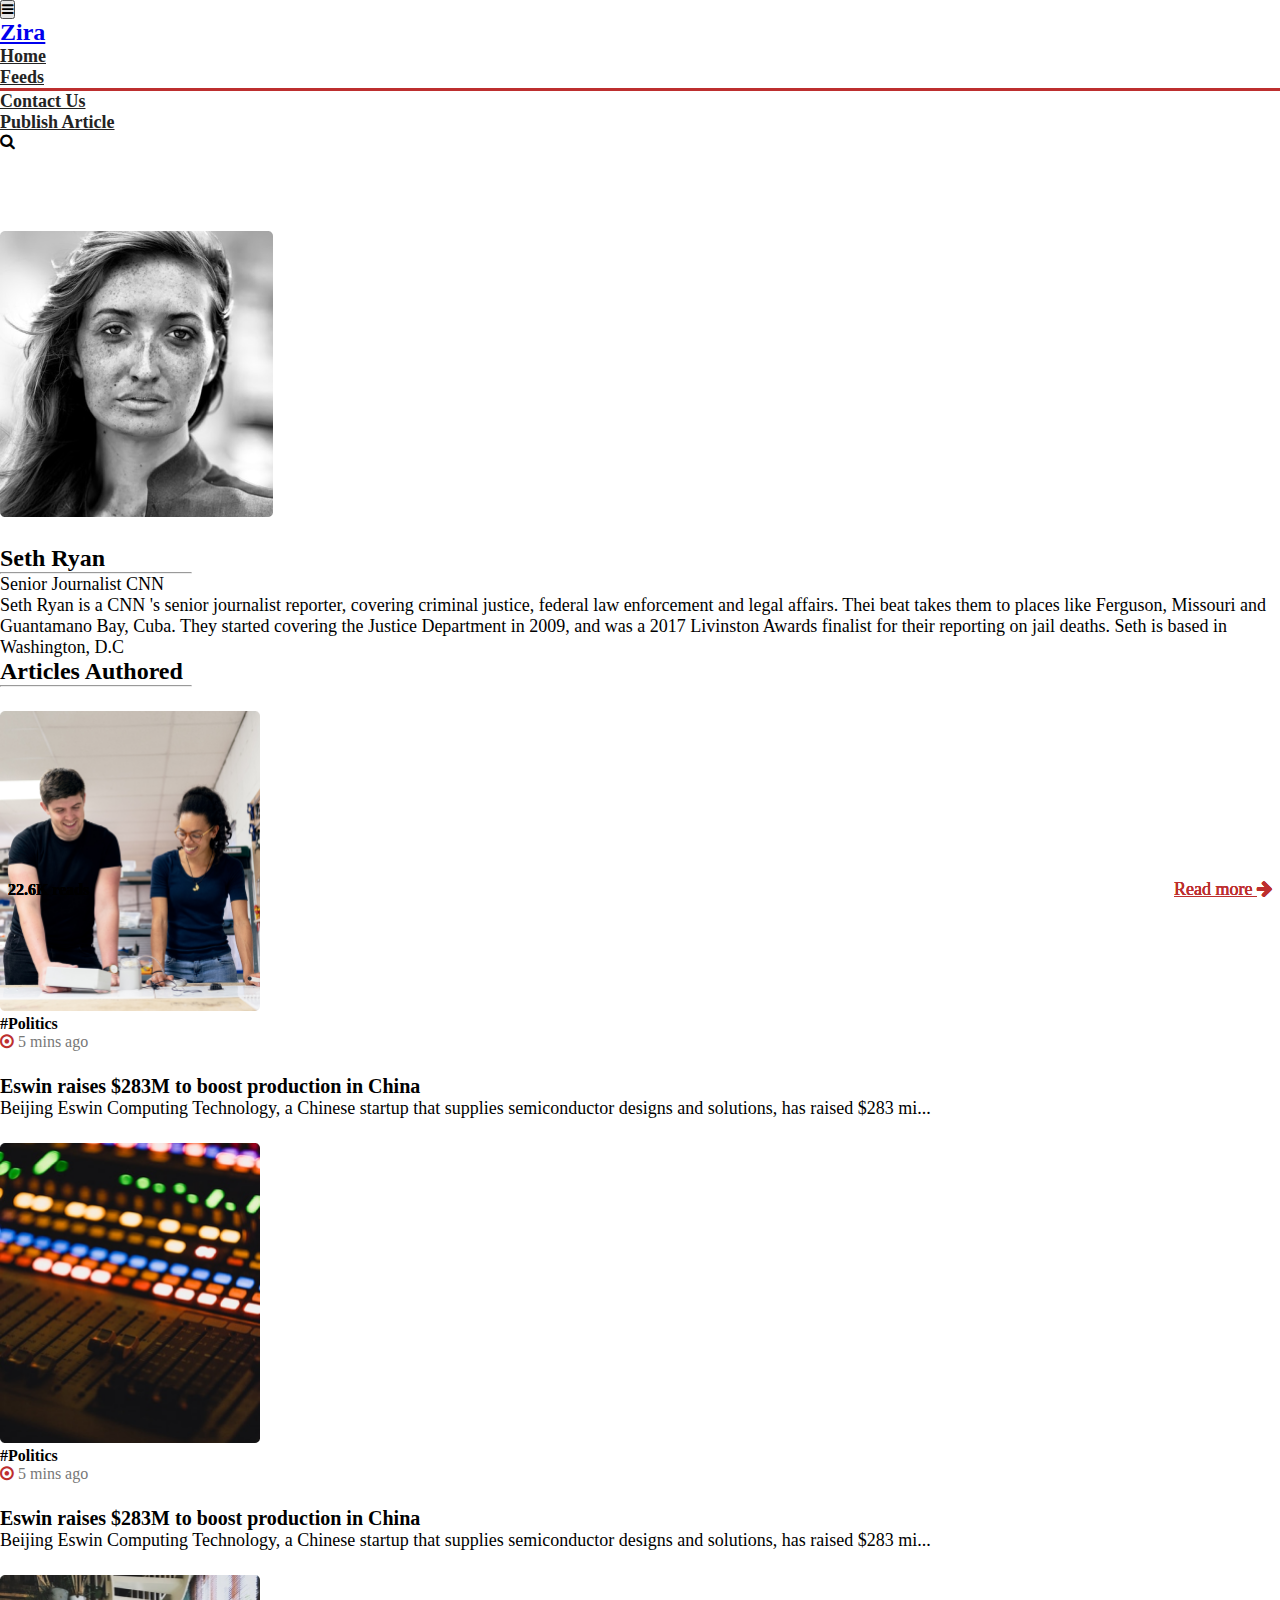
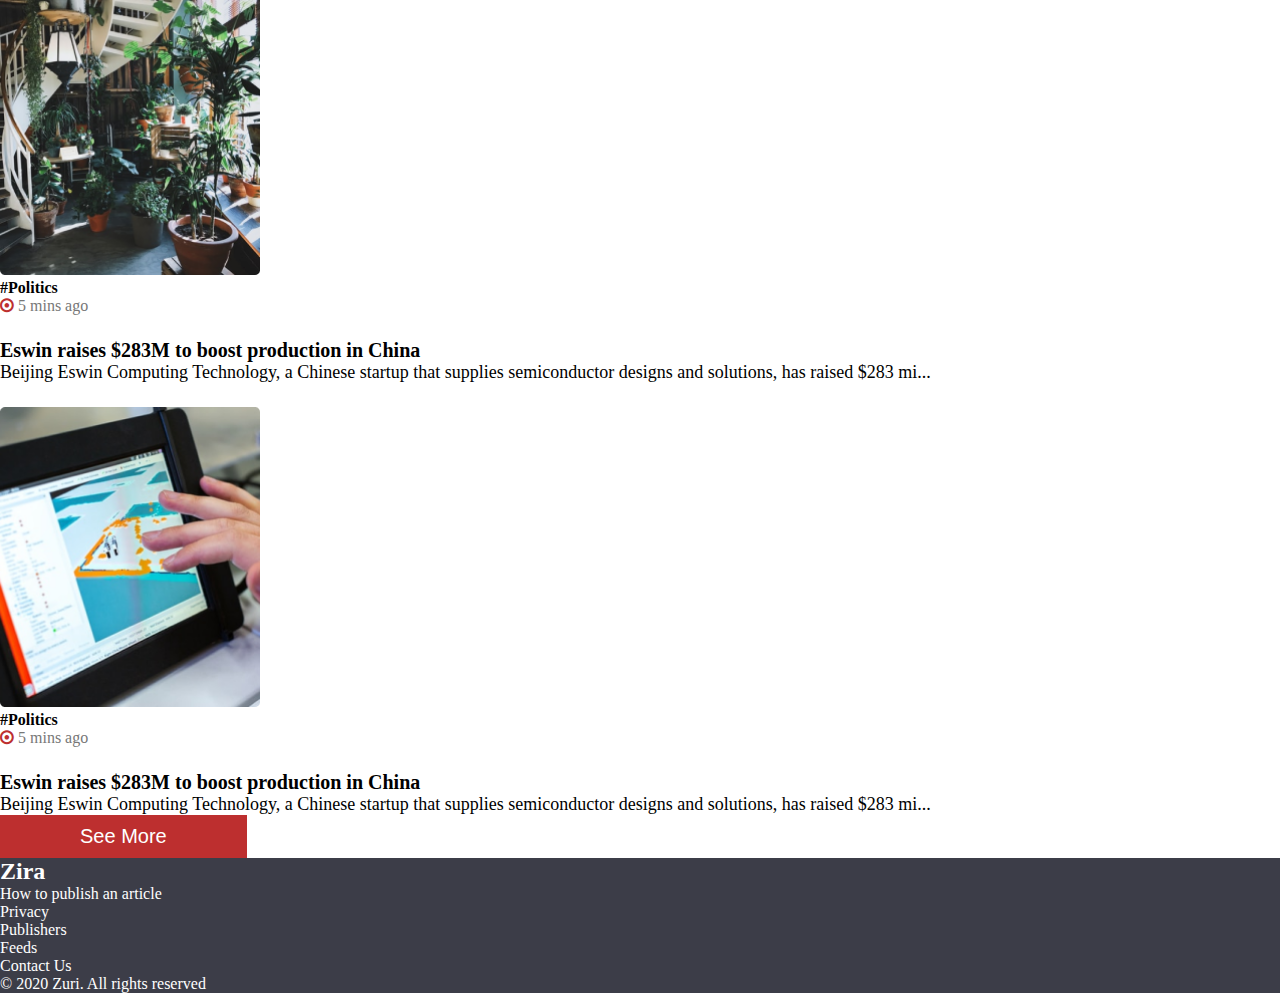
==== profile.html @ 22025b30 "chore: adjusted margins across the page" ====
<!DOCTYPE html>
<html lang="en">
<head>
    <meta charset="UTF-8">
    <meta name="viewport" content="width=device-width, initial-scale=1.0">
    <title>Zuri | Profile</title>
    <!-- Font -->
    <link href="https://fonts.googleapis.com/css2?family=Playfair+Display:wght@400;500;600;700;800;900&display=swap" rel="stylesheet">
    <!-- Font Awesome -->
    <link rel="stylesheet" href="https://cdnjs.cloudflare.com/ajax/libs/font-awesome/4.7.0/css/font-awesome.min.css">
    <!-- Bootstrap -->
    <link rel="stylesheet" href="https://stackpath.bootstrapcdn.com/bootstrap/4.5.0/css/bootstrap.min.css" integrity="sha384-9aIt2nRpC12Uk9gS9baDl411NQApFmC26EwAOH8WgZl5MYYxFfc+NcPb1dKGj7Sk" crossorigin="anonymous">
    <!-- Custom Styles -->
    <link rel="stylesheet" href="./css/profile.css" >
</head>
<body>
    <header class="header-section">
        <nav class="navbar fixed-top navbar-expand-lg navbar-light bg-white p-0">
            <div class="container">
                <button class="navbar-toggler ml-3 border-0" type="button" data-toggle="collapse" data-target="#navbarSupportedContent" aria-controls="navbarSupportedContent" aria-expanded="false" aria-label="Toggle navigation">
                    <i class="fa fa-reorder text-dark"></i>
                </button>

                <a class="navbar-brand" href="#"><h2>Zira</h2></a>

                <div class="collapse navbar-collapse" id="navbarSupportedContent">
                    <ul class="navbar-nav mx-auto">
                        <li class="nav-item mx-2 py-2">
                            <a class="nav-link" href="home.html">Home</a>
                        </li>
                        <li class="nav-item mx-2 py-2 active-link">
                            <a class="nav-link" href="feeds.html">Feeds</a>
                        </li>
                        <li class="nav-item mx-2 py-2">
                            <a class="nav-link" href="contact.html">Contact Us</a>
                        </li>
                        <li class="nav-item mx-2 py-2">
                            <a class="nav-link" href="publish.html">Publish Article</a>
                        </li>
                    </ul>
                </div>
                <i class="fa fa-search text-dark mx-3" aria-hidden="true"></i>
            </div>
        </nav>
    </header>
    <section class="journalist-section">
        <div class="container">
            <div class="row mb-5">
                <div class="col-md-3 col-lg-3">
                    <img class="d-block mx-auto" src="./images/avatar.png" alt="avatar" >
                </div>
                <div class="col-md-9 col-lg-6">
                    <h2 class="my-0">Seth Ryan</h2>
                    <hr />
                    <p>Senior Journalist CNN</p>
                    <p>Seth Ryan is a CNN 's senior journalist reporter, covering criminal justice, federal law enforcement and legal affairs. Thei beat takes them to places like Ferguson, Missouri and Guantamano Bay, Cuba. They started covering the Justice Department in 2009, and was a 2017 Livinston Awards finalist for their reporting on jail deaths. Seth is based in Washington, D.C</p>
                </div>
            </div>
        </div>
    </section>
    <section class="articles-section mt-5">
        <div class="container">
            <h2 class="my-0">Articles Authored</h2>
            <hr />
            <div class="row mb-3">
                <article class="col-md-12 col-lg-6">
                    <div class="row">
                        <div class="col-md-6">
                            <img class="d-block mx-auto shadow rounded" src="./images/article_image_1.png" alt="">
                            <div class="d-flex align-items-center justify-content-between mt-2">
                                <p class="post-tag_label">#Politics</p>
                                <p class="text-theme-grey"><i class="fa fa-dot-circle-o text-theme-red" aria-hidden="true"></i> 5 mins ago</p>
                            </div>
                        </div>
                        <div class="col-md-6 post">
                            <h5>Eswin raises $283M to boost production in China</h5>
                            <p class="mb-5">Beijing Eswin Computing Technology, a Chinese startup that supplies semiconductor designs and solutions, has raised $283 mi...</p>
                            <div class="d-flex align-items-center justify-content-between post-tag_right mt-2">
                                <p class="post-tag_label">22.6K reads</p>
                                <p><a href="#" class="text-theme-red">Read more <i class="fa fa-arrow-right" aria-hidden="true"></i></a></p>
                            </div>
                        </div>
                    </div>
                </article>
                <article class="col-md-12 col-lg-6">
                    <div class="row">
                        <div class="col-md-6">
                            <img class="d-block mx-auto shadow rounded" src="./images/article_image_2.png" alt="">
                            <div class="d-flex align-items-center justify-content-between mt-2">
                                <p class="post-tag_label">#Politics</p>
                                <p class="text-theme-grey"><i class="fa fa-dot-circle-o text-theme-red" aria-hidden="true"></i> 5 mins ago</p>
                            </div>
                        </div>
                        <div class="col-md-6 post">
                            <h5>Eswin raises $283M to boost production in China</h5>
                            <p class="mb-5">Beijing Eswin Computing Technology, a Chinese startup that supplies semiconductor designs and solutions, has raised $283 mi...</p>
                            <div class="d-flex align-items-center justify-content-between post-tag_right mt-2">
                                <p class="post-tag_label">22.6K reads</p>
                                <p><a href="#" class="text-theme-red">Read more <i class="fa fa-arrow-right" aria-hidden="true"></i></a></p>
                            </div>
                        </div>
                    </div>
                </article>
                <article class="col-md-12 col-lg-6">
                    <div class="row">
                        <div class="col-md-6">
                            <img class="d-block mx-auto shadow rounded" src="./images/article_image_3.png" alt="">
                            <div class="d-flex align-items-center justify-content-between mt-2">
                                <p class="post-tag_label">#Politics</p>
                                <p class="text-theme-grey"><i class="fa fa-dot-circle-o text-theme-red" aria-hidden="true"></i> 5 mins ago</p>
                            </div>
                        </div>
                        <div class="col-md-6 post">
                            <h5>Eswin raises $283M to boost production in China</h5>
                            <p class="mb-5">Beijing Eswin Computing Technology, a Chinese startup that supplies semiconductor designs and solutions, has raised $283 mi...</p>
                            <div class="d-flex align-items-center justify-content-between post-tag_right mt-2">
                                <p class="post-tag_label">22.6K reads</p>
                                <p><a href="#" class="text-theme-red">Read more <i class="fa fa-arrow-right" aria-hidden="true"></i></a></p>
                            </div>
                        </div>
                    </div>
                </article>
                <article class="col-md-12 col-lg-6">
                    <div class="row">
                        <div class="col-md-6">
                            <img class="d-block mx-auto shadow rounded" src="./images/article_image_4.png" alt="">
                            <div class="d-flex align-items-center justify-content-between mt-2">
                                <p class="post-tag_label">#Politics</p>
                                <p class="text-theme-grey"><i class="fa fa-dot-circle-o text-theme-red" aria-hidden="true"></i> 5 mins ago</p>
                            </div>
                        </div>
                        <div class="col-md-6 post">
                            <h5>Eswin raises $283M to boost production in China</h5>
                            <p class="mb-5">Beijing Eswin Computing Technology, a Chinese startup that supplies semiconductor designs and solutions, has raised $283 mi...</p>
                            <div class="d-flex align-items-center justify-content-between post-tag_right mt-2">
                                <p class="post-tag_label">22.6K reads</p>
                                <p><a href="#" class="text-theme-red">Read more <i class="fa fa-arrow-right" aria-hidden="true"></i></a></p>
                            </div>
                        </div>
                    </div>
                </article>
            </div>
            <div class="d-flex align-items-center justify-content-center mb-3">
                <button class="btn btn-custom">See More</button>
            </div>
        </div>
    </section>
    <!-- Footer Section -->
    <footer class="footer-section mt-5 p-5">
        <div class="container">
            <div class="d-flex flex-column align-items-center just">
                <h2 class="mb-5">Zira</h2>
                <ul class="d-flex flex-wrap align-items-center justify-content-center mb-5">
                    <li class="mx-2">
                        <a href="#" class="">How to publish an article</a>
                    </li>
                    <li class="mx-2">
                        <a href="#" class="">Privacy</a>
                    </li>
                    <li class="mx-2">
                        <a href="#" class="">Publishers</a>
                    </li>
                    <li class="mx-2">
                        <a href="#" class="">Feeds</a>
                    </li>
                    <li class="mx-2">
                        <a href="#" class="">Contact Us</a>
                    </li>
                </ul>
                <p class="my-0">&copy; 2020 Zuri. All rights reserved</p>
            </div>
        </div>
    </footer>
    
    <script src="https://code.jquery.com/jquery-3.3.1.slim.min.js" integrity="sha384-q8i/X+965DzO0rT7abK41JStQIAqVgRVzpbzo5smXKp4YfRvH+8abtTE1Pi6jizo" crossorigin="anonymous"></script>
    <script src="https://cdnjs.cloudflare.com/ajax/libs/popper.js/1.14.7/umd/popper.min.js" integrity="sha384-UO2eT0CpHqdSJQ6hJty5KVphtPhzWj9WO1clHTMGa3JDZwrnQq4sF86dIHNDz0W1" crossorigin="anonymous"></script>
    <script src="https://stackpath.bootstrapcdn.com/bootstrap/4.3.1/js/bootstrap.min.js" integrity="sha384-JjSmVgyd0p3pXB1rRibZUAYoIIy6OrQ6VrjIEaFf/nJGzIxFDsf4x0xIM+B07jRM" crossorigin="anonymous"></script>
</body>
</html>
---- css/profile.css ----
* {
    margin: 0;
    padding: 0;
    box-sizing: border-box;
}

:root {
    --theme-red: #BD2F2F;
    --theme-grey: #777777;
    --theme-dark: #232323;
}

::selection {
    background: var(--theme-red);
    color: #fff;
}

::-moz-selection {
    background: var(--theme-red);
    color: #fff;
}

.text-theme-red {
    color: var(--theme-red);
}

.text-theme-grey {
    color: var(--theme-grey);
}

.text-theme-dark {
    color: var(--theme-dark);
}

[class*="col-"] {
    margin-top: 1.5rem;
}

/* Header Section Styles */

.navbar-nav li a {
    font-size: 18px;
    font-weight: bold;
    color: var(--theme-dark) !important;
}

.navbar-nav li:hover {
    border-bottom: 3px solid var(--theme-red);
}

.active-link {
    border-bottom: 3px solid var(--theme-red);
}

/* Journalist Section */

.journalist-section {
    margin-top: 5rem;
}

.journalist-section img {
    max-width: 100%;
}

.journalist-section p {
    font-size: 18px;
}

/* Articles Section */

hr {
    width: 15%;
    height: 1px;
    background-color: var(--theme-red);
}

.articles-section img {
    max-width: 100%;
    height: 300px;
}

.articles-section h6 {
    font-size: 18px;
    font-weight: bold;
    padding: 0;
}

.articles-section p {
    font-size: 16px;
    padding: 0;
}

.articles-section a:hover {
    color: var(--theme-red);
    text-decoration: none;
}

.post h5 {
    font-size: 20px;
    font-weight: bold;
}

.post p {
    font-size: 18px;
}

.post-tag_label {
    font-size: 16px !important;
    font-weight: bold;
}

.post-tag_right {
    display: flex;
    align-items: center;
    justify-content: space-between;
    position: absolute;
    bottom: 0;
    left: .5em;
    right: .5em;
}

.btn-custom {
    font-size: 20px;
    padding: 10px 80px;
    color: #ffffff;
    background-color: var(--theme-red);
    border: 0px;
}

.btn-custom:hover {
    background-color: #ffffff;
    color: var(--theme-red);
    border: 1px solid var(--theme-red);
}

/* Footer Section */
.footer-section {
    background: #3C3D48;
    color: #ffffff;
}

.footer-section ul {
    list-style: none;
}

.footer-section a {
    color: #ffffff;
    text-decoration: none;
}

/**************************************************
    * @media queries *
***************************************************/

@media only screen and (max-width: 800px) {
    [class*="col-"] {
        margin-top: .5rem;
    }
}
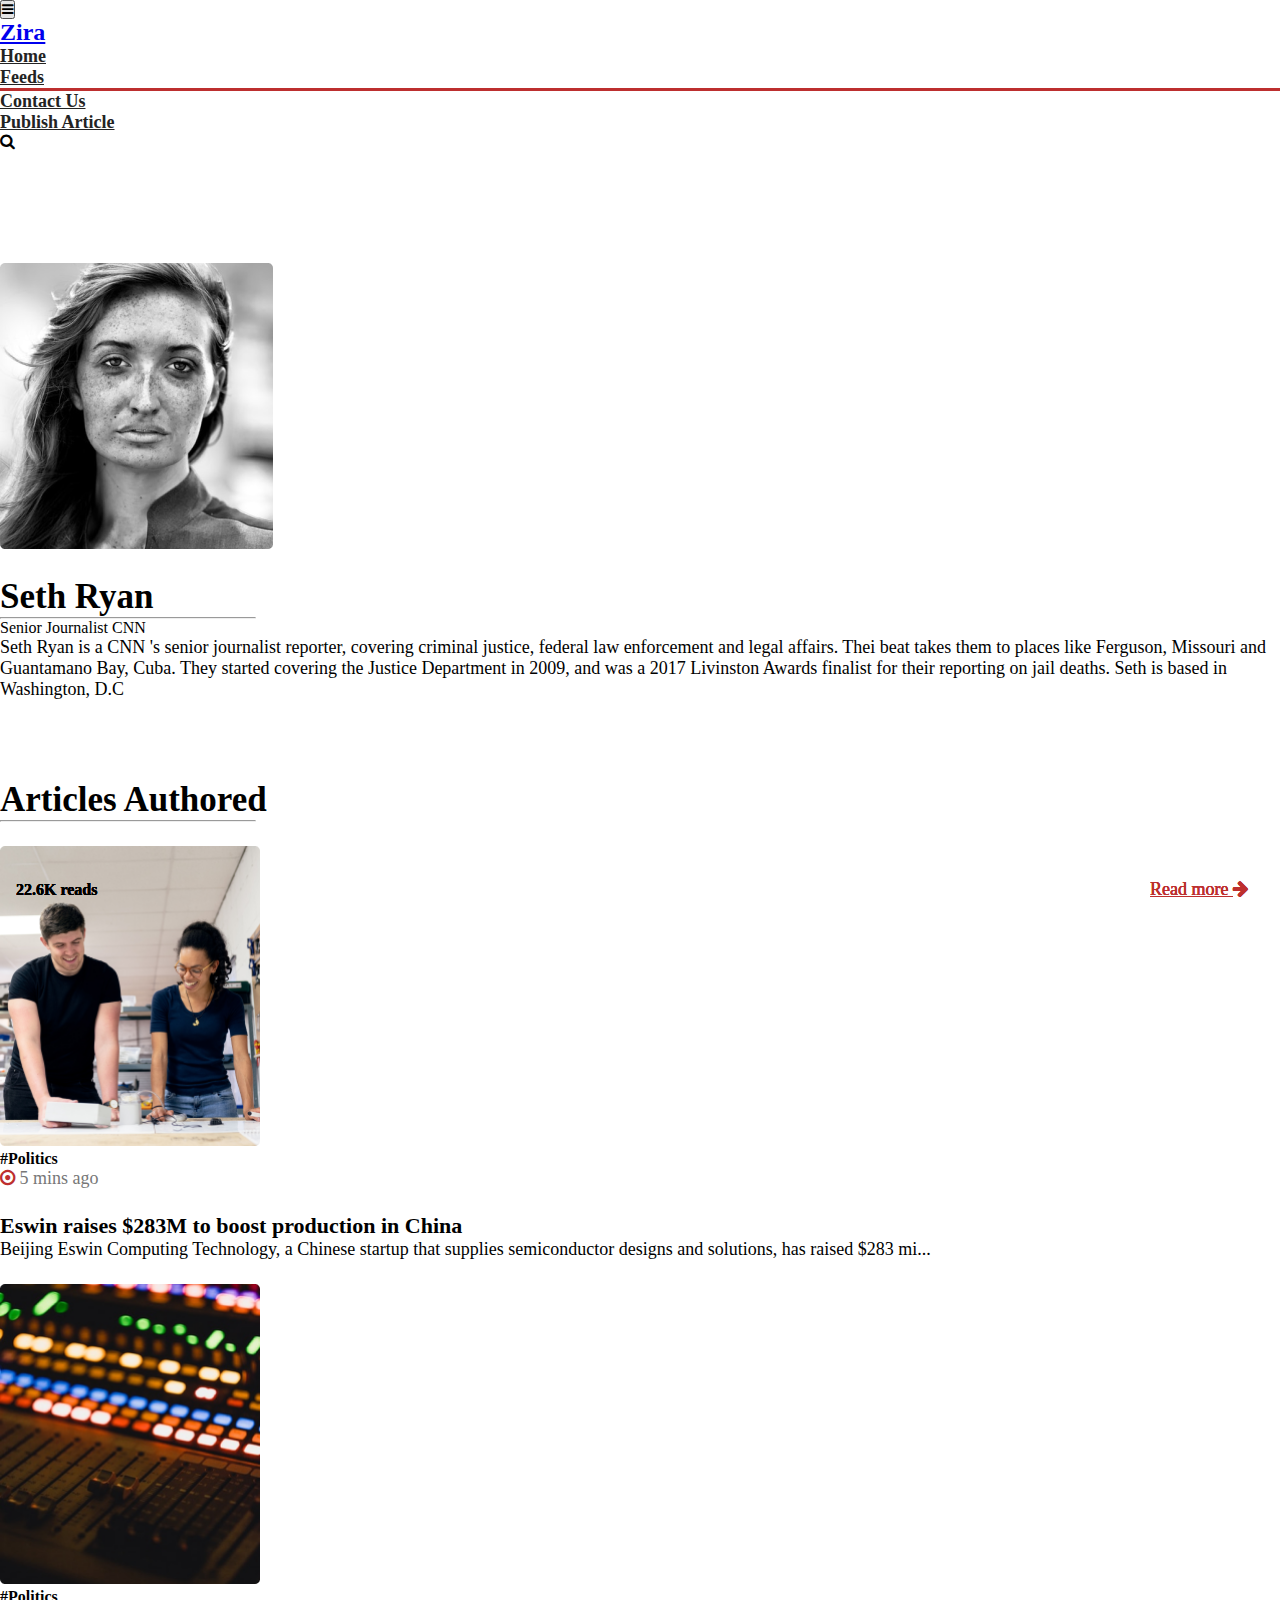
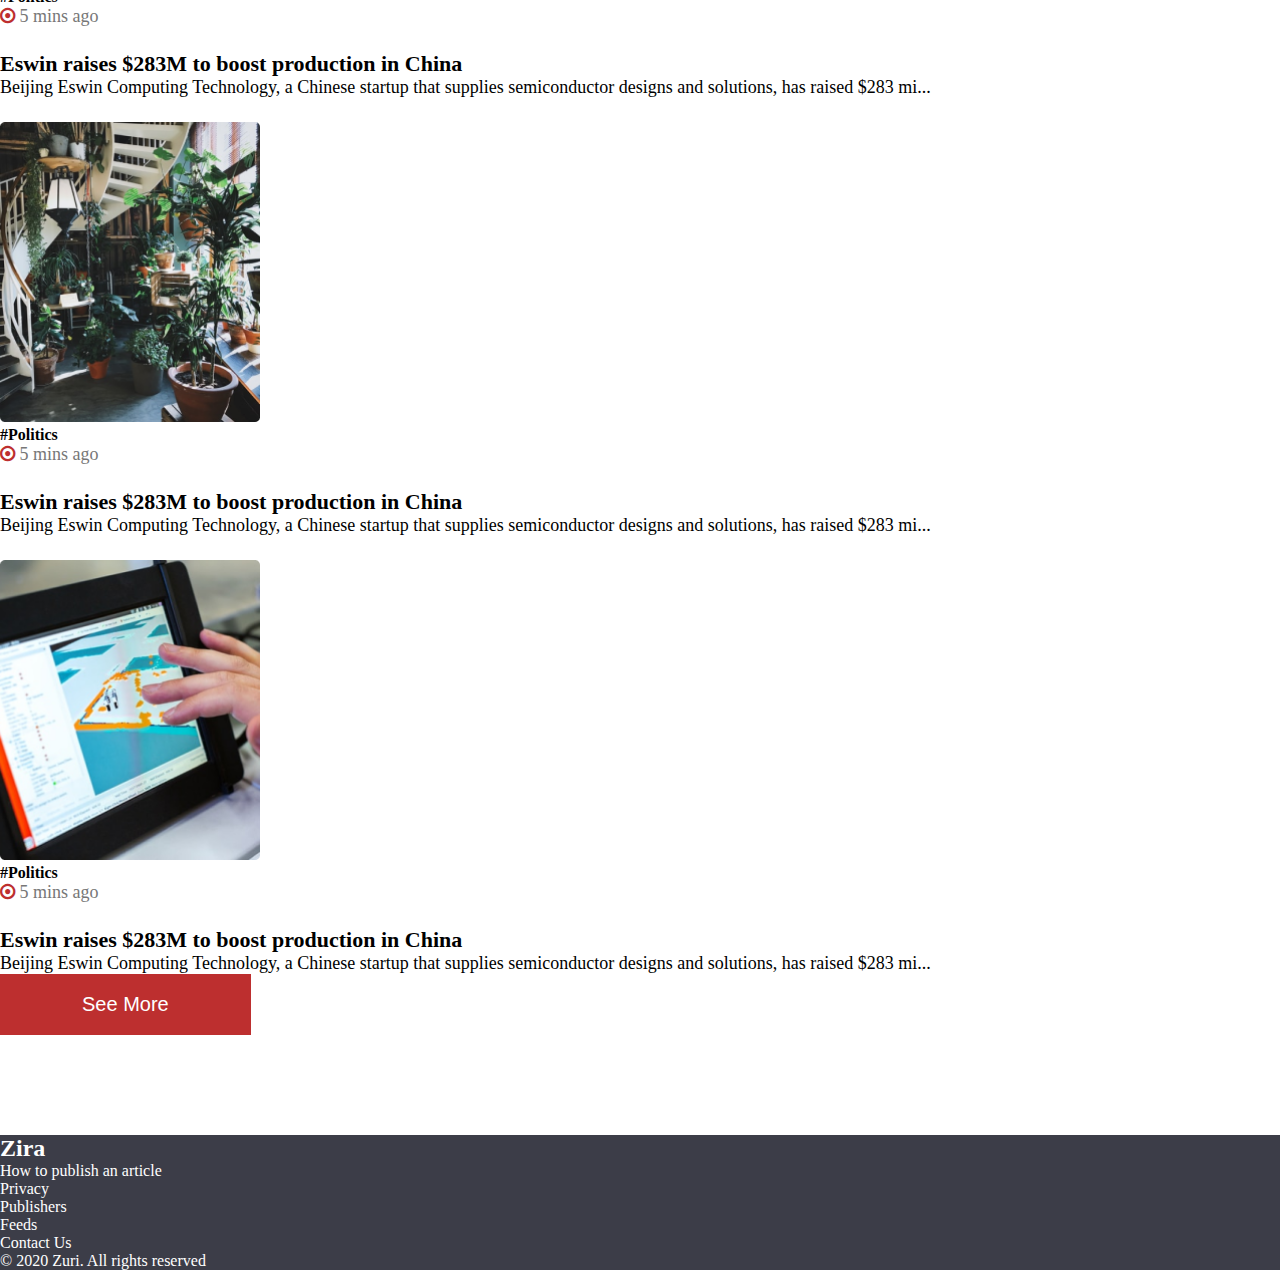
==== commit 5435ad47: "chore: adjusted margins across the page" ====
--- a/profile.html
+++ b/profile.html
@@ -25,16 +25,16 @@
 
                 <div class="collapse navbar-collapse" id="navbarSupportedContent">
                     <ul class="navbar-nav mx-auto">
-                        <li class="nav-item mx-2 py-2">
+                        <li class="nav-item mx-2 py-1">
                             <a class="nav-link" href="home.html">Home</a>
                         </li>
-                        <li class="nav-item mx-2 py-2 active-link">
+                        <li class="nav-item mx-2 py-1 active-link">
                             <a class="nav-link" href="feeds.html">Feeds</a>
                         </li>
-                        <li class="nav-item mx-2 py-2">
+                        <li class="nav-item mx-2 py-1">
                             <a class="nav-link" href="contact.html">Contact Us</a>
                         </li>
-                        <li class="nav-item mx-2 py-2">
+                        <li class="nav-item mx-2 py-1">
                             <a class="nav-link" href="publish.html">Publish Article</a>
                         </li>
                     </ul>
@@ -45,24 +45,24 @@
     </header>
     <section class="journalist-section">
         <div class="container">
-            <div class="row mb-5">
-                <div class="col-md-3 col-lg-3">
+            <div class="row">
+                <div class="col-md-3 col-lg-3 d-flex align-items-center">
                     <img class="d-block mx-auto" src="./images/avatar.png" alt="avatar" >
                 </div>
                 <div class="col-md-9 col-lg-6">
-                    <h2 class="my-0">Seth Ryan</h2>
-                    <hr />
-                    <p>Senior Journalist CNN</p>
+                    <h2 class="my-0 pb-0">Seth Ryan</h2>
+                    <hr class="mt-1 mb-0" />
+                    <small class="d-block mb-3">Senior Journalist CNN</small class="d-block mb-3">
                     <p>Seth Ryan is a CNN 's senior journalist reporter, covering criminal justice, federal law enforcement and legal affairs. Thei beat takes them to places like Ferguson, Missouri and Guantamano Bay, Cuba. They started covering the Justice Department in 2009, and was a 2017 Livinston Awards finalist for their reporting on jail deaths. Seth is based in Washington, D.C</p>
                 </div>
             </div>
         </div>
     </section>
-    <section class="articles-section mt-5">
+    <section class="articles-section">
         <div class="container">
-            <h2 class="my-0">Articles Authored</h2>
-            <hr />
-            <div class="row mb-3">
+            <h2 class="my-0 p-0">Articles Authored</h2>
+            <hr class="mt-1 mb-0" />
+            <div class="row my-3">
                 <article class="col-md-12 col-lg-6">
                     <div class="row">
                         <div class="col-md-6">
@@ -140,13 +140,13 @@
                     </div>
                 </article>
             </div>
-            <div class="d-flex align-items-center justify-content-center mb-3">
-                <button class="btn btn-custom">See More</button>
+            <div class="d-flex align-items-center justify-content-center">
+                <button class="btn btn-custom mt-3">See More</button>
             </div>
         </div>
     </section>
     <!-- Footer Section -->
-    <footer class="footer-section mt-5 p-5">
+    <footer class="footer-section p-5">
         <div class="container">
             <div class="d-flex flex-column align-items-center just">
                 <h2 class="mb-5">Zira</h2>
--- a/css/profile.css
+++ b/css/profile.css
@@ -55,23 +55,41 @@
 /* Journalist Section */
 
 .journalist-section {
-    margin-top: 5rem;
+    margin-top: 7rem;
 }
 
 .journalist-section img {
     max-width: 100%;
 }
 
+.journalist-section h2 {
+    font-size: 35px;
+    font-weight: bold;
+}
+
+.journalist-section small {
+    font-size: 16px;
+}
+
 .journalist-section p {
     font-size: 18px;
 }
 
+hr {
+    width: 20%;
+    height: 1px;
+    background-color: var(--theme-red);
+}
+
 /* Articles Section */
 
-hr {
-    width: 15%;
-    height: 1px;
-    background-color: var(--theme-red);
+.articles-section {
+    margin-top: 5rem;
+}
+
+.articles-section h2 {
+    font-size: 35px;
+    font-weight: bold;
 }
 
 .articles-section img {
@@ -86,7 +104,7 @@
 }
 
 .articles-section p {
-    font-size: 16px;
+    font-size: 18px;
     padding: 0;
 }
 
@@ -95,18 +113,18 @@
     text-decoration: none;
 }
 
+.post-tag_label {
+    font-size: 16px !important;
+    font-weight: bold;
+}
+
 .post h5 {
-    font-size: 20px;
+    font-size: 22px;
     font-weight: bold;
 }
 
 .post p {
     font-size: 18px;
-}
-
-.post-tag_label {
-    font-size: 16px !important;
-    font-weight: bold;
 }
 
 .post-tag_right {
@@ -115,16 +133,17 @@
     justify-content: space-between;
     position: absolute;
     bottom: 0;
-    left: .5em;
-    right: .5em;
+    left: 1em;
+    right: 2em;
 }
 
 .btn-custom {
     font-size: 20px;
-    padding: 10px 80px;
+    padding: 19px 82px;
     color: #ffffff;
     background-color: var(--theme-red);
     border: 0px;
+    margin-bottom: 100px;
 }
 
 .btn-custom:hover {
@@ -156,4 +175,8 @@
     [class*="col-"] {
         margin-top: .5rem;
     }
+
+    .articles-section {
+        margin-top: 2rem;
+    }
 }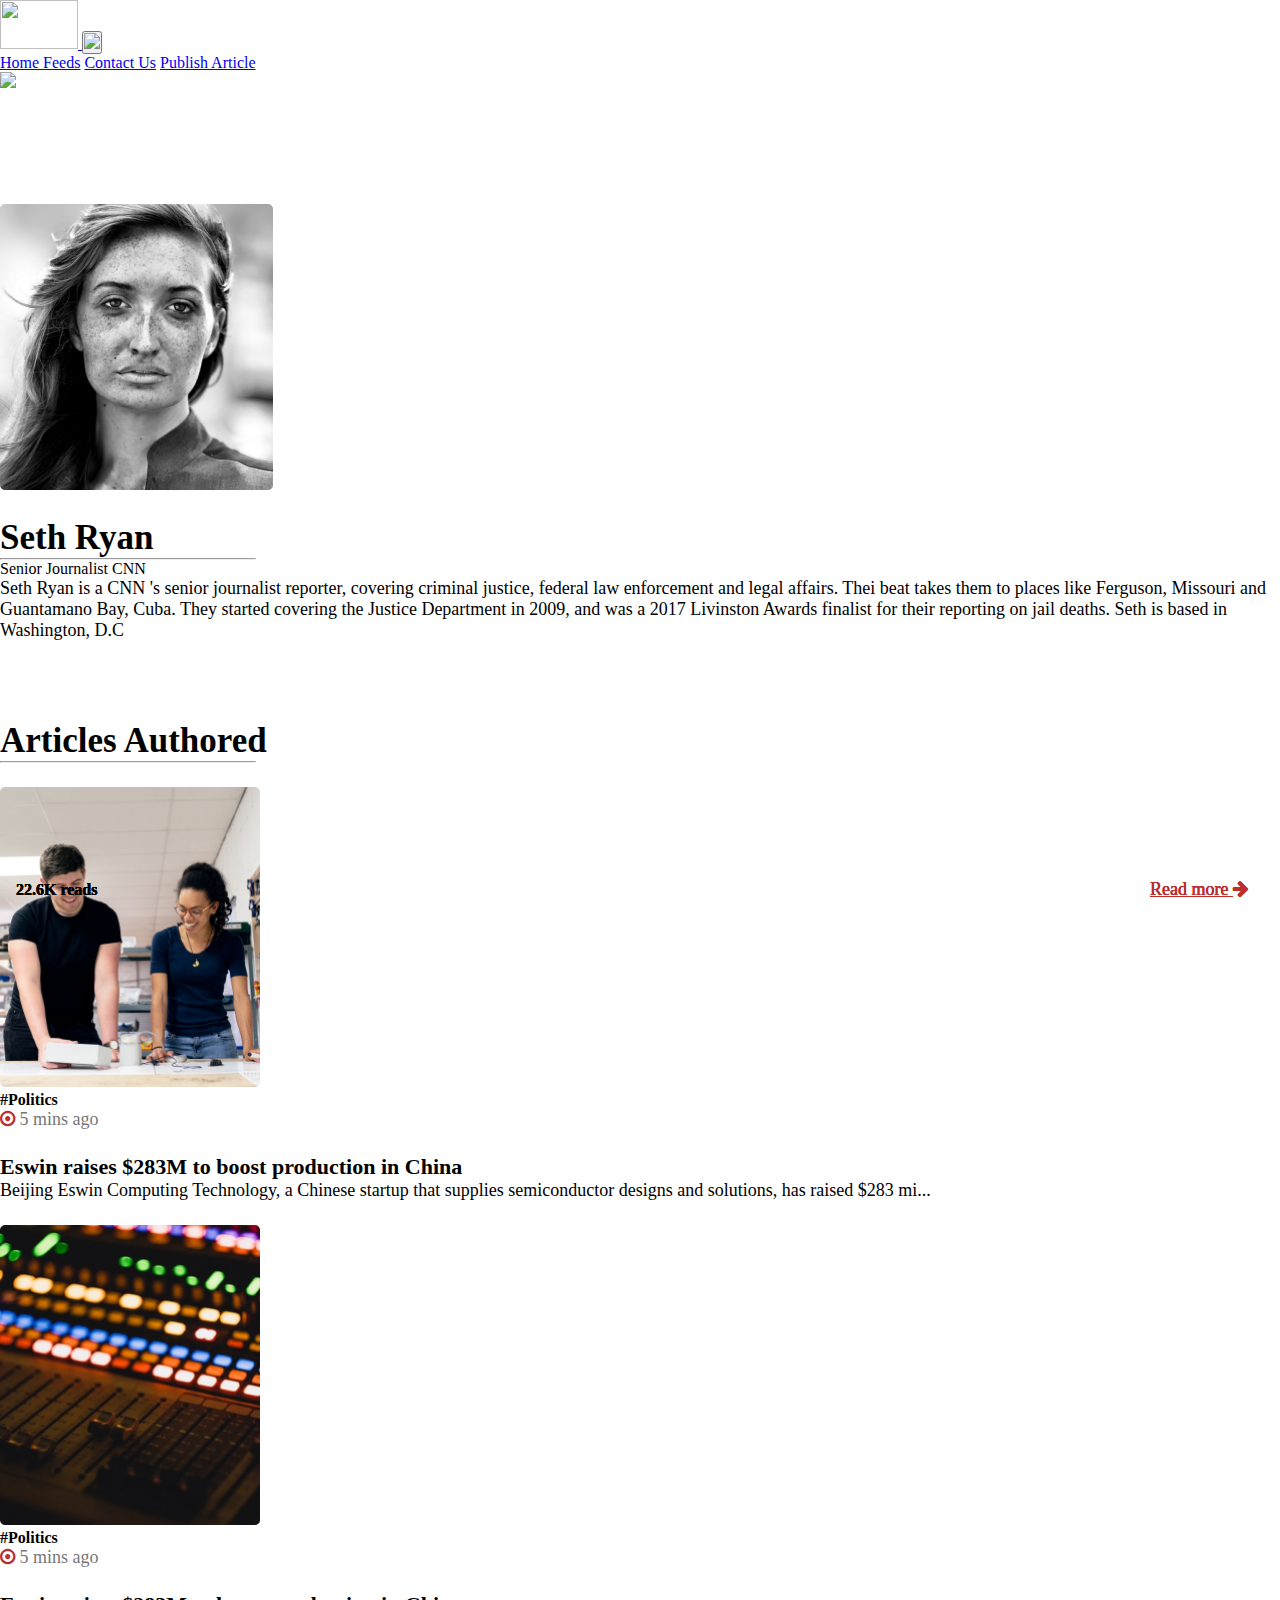
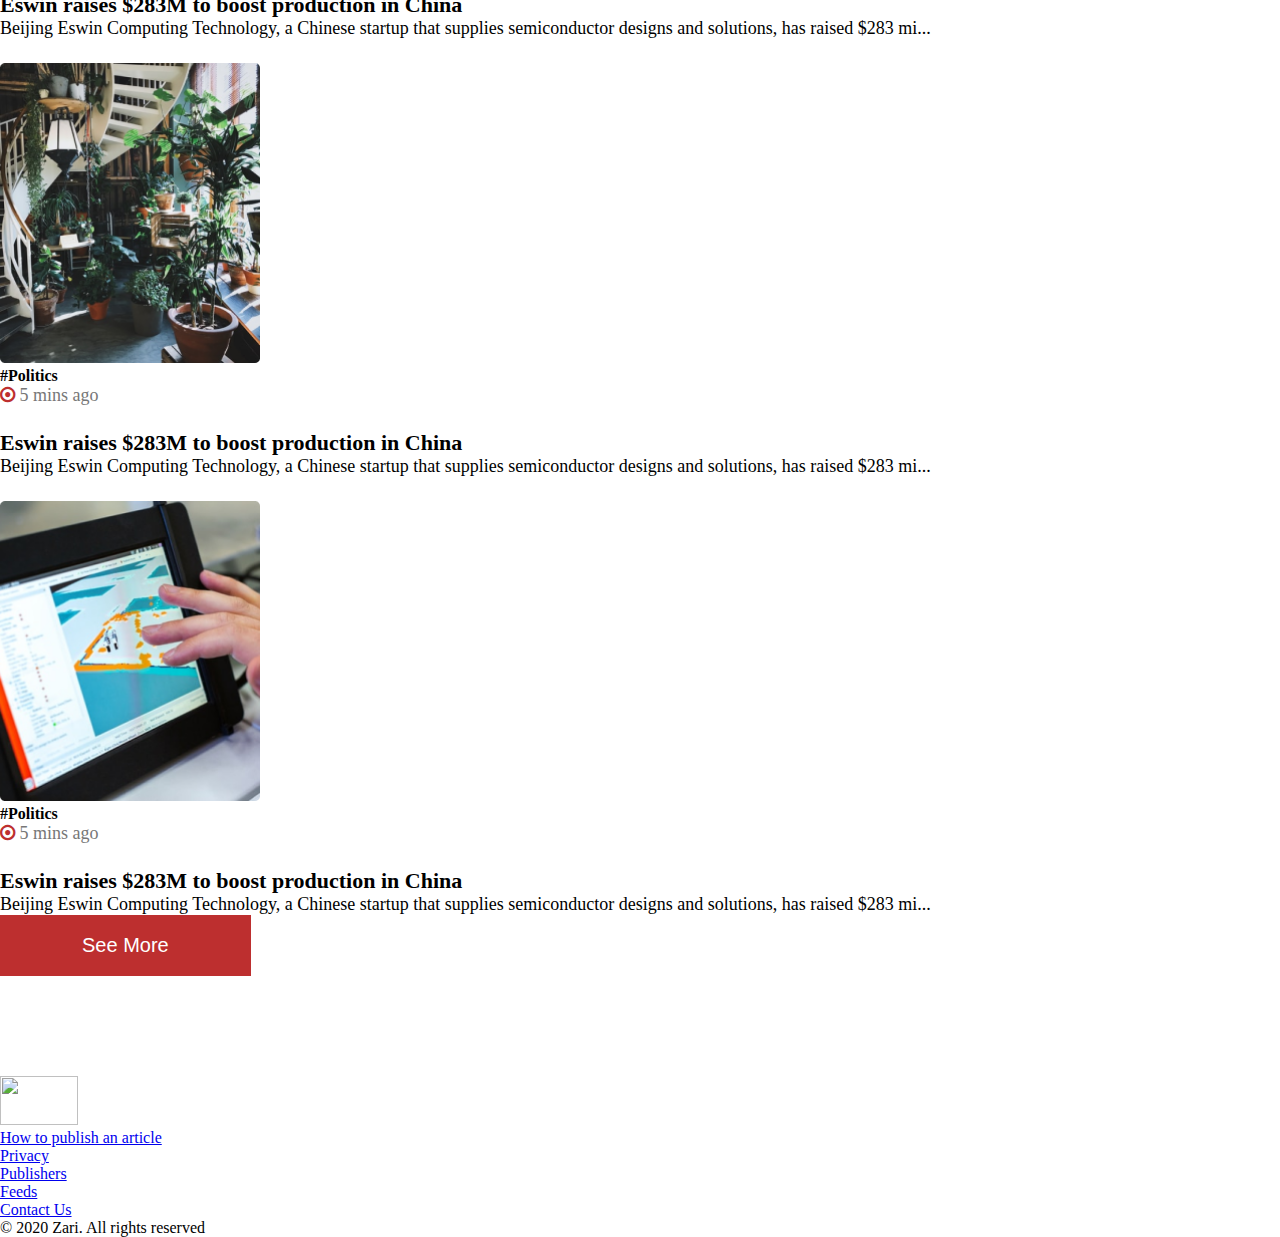
==== commit 688e3045: "Updated header and footer" ====
--- a/profile.html
+++ b/profile.html
@@ -1,179 +1,180 @@
-<!DOCTYPE html>
-<html lang="en">
-<head>
-    <meta charset="UTF-8">
-    <meta name="viewport" content="width=device-width, initial-scale=1.0">
-    <title>Zuri | Profile</title>
-    <!-- Font -->
-    <link href="https://fonts.googleapis.com/css2?family=Playfair+Display:wght@400;500;600;700;800;900&display=swap" rel="stylesheet">
-    <!-- Font Awesome -->
-    <link rel="stylesheet" href="https://cdnjs.cloudflare.com/ajax/libs/font-awesome/4.7.0/css/font-awesome.min.css">
-    <!-- Bootstrap -->
-    <link rel="stylesheet" href="https://stackpath.bootstrapcdn.com/bootstrap/4.5.0/css/bootstrap.min.css" integrity="sha384-9aIt2nRpC12Uk9gS9baDl411NQApFmC26EwAOH8WgZl5MYYxFfc+NcPb1dKGj7Sk" crossorigin="anonymous">
-    <!-- Custom Styles -->
-    <link rel="stylesheet" href="./css/profile.css" >
-</head>
-<body>
-    <header class="header-section">
-        <nav class="navbar fixed-top navbar-expand-lg navbar-light bg-white p-0">
-            <div class="container">
-                <button class="navbar-toggler ml-3 border-0" type="button" data-toggle="collapse" data-target="#navbarSupportedContent" aria-controls="navbarSupportedContent" aria-expanded="false" aria-label="Toggle navigation">
-                    <i class="fa fa-reorder text-dark"></i>
-                </button>
-
-                <a class="navbar-brand" href="#"><h2>Zira</h2></a>
-
-                <div class="collapse navbar-collapse" id="navbarSupportedContent">
-                    <ul class="navbar-nav mx-auto">
-                        <li class="nav-item mx-2 py-1">
-                            <a class="nav-link" href="home.html">Home</a>
-                        </li>
-                        <li class="nav-item mx-2 py-1 active-link">
-                            <a class="nav-link" href="feeds.html">Feeds</a>
-                        </li>
-                        <li class="nav-item mx-2 py-1">
-                            <a class="nav-link" href="contact.html">Contact Us</a>
-                        </li>
-                        <li class="nav-item mx-2 py-1">
-                            <a class="nav-link" href="publish.html">Publish Article</a>
-                        </li>
-                    </ul>
-                </div>
-                <i class="fa fa-search text-dark mx-3" aria-hidden="true"></i>
-            </div>
-        </nav>
-    </header>
-    <section class="journalist-section">
-        <div class="container">
-            <div class="row">
-                <div class="col-md-3 col-lg-3 d-flex align-items-center">
-                    <img class="d-block mx-auto" src="./images/avatar.png" alt="avatar" >
-                </div>
-                <div class="col-md-9 col-lg-6">
-                    <h2 class="my-0 pb-0">Seth Ryan</h2>
-                    <hr class="mt-1 mb-0" />
-                    <small class="d-block mb-3">Senior Journalist CNN</small class="d-block mb-3">
-                    <p>Seth Ryan is a CNN 's senior journalist reporter, covering criminal justice, federal law enforcement and legal affairs. Thei beat takes them to places like Ferguson, Missouri and Guantamano Bay, Cuba. They started covering the Justice Department in 2009, and was a 2017 Livinston Awards finalist for their reporting on jail deaths. Seth is based in Washington, D.C</p>
-                </div>
-            </div>
-        </div>
-    </section>
-    <section class="articles-section">
-        <div class="container">
-            <h2 class="my-0 p-0">Articles Authored</h2>
-            <hr class="mt-1 mb-0" />
-            <div class="row my-3">
-                <article class="col-md-12 col-lg-6">
-                    <div class="row">
-                        <div class="col-md-6">
-                            <img class="d-block mx-auto shadow rounded" src="./images/article_image_1.png" alt="">
-                            <div class="d-flex align-items-center justify-content-between mt-2">
-                                <p class="post-tag_label">#Politics</p>
-                                <p class="text-theme-grey"><i class="fa fa-dot-circle-o text-theme-red" aria-hidden="true"></i> 5 mins ago</p>
-                            </div>
-                        </div>
-                        <div class="col-md-6 post">
-                            <h5>Eswin raises $283M to boost production in China</h5>
-                            <p class="mb-5">Beijing Eswin Computing Technology, a Chinese startup that supplies semiconductor designs and solutions, has raised $283 mi...</p>
-                            <div class="d-flex align-items-center justify-content-between post-tag_right mt-2">
-                                <p class="post-tag_label">22.6K reads</p>
-                                <p><a href="#" class="text-theme-red">Read more <i class="fa fa-arrow-right" aria-hidden="true"></i></a></p>
-                            </div>
-                        </div>
-                    </div>
-                </article>
-                <article class="col-md-12 col-lg-6">
-                    <div class="row">
-                        <div class="col-md-6">
-                            <img class="d-block mx-auto shadow rounded" src="./images/article_image_2.png" alt="">
-                            <div class="d-flex align-items-center justify-content-between mt-2">
-                                <p class="post-tag_label">#Politics</p>
-                                <p class="text-theme-grey"><i class="fa fa-dot-circle-o text-theme-red" aria-hidden="true"></i> 5 mins ago</p>
-                            </div>
-                        </div>
-                        <div class="col-md-6 post">
-                            <h5>Eswin raises $283M to boost production in China</h5>
-                            <p class="mb-5">Beijing Eswin Computing Technology, a Chinese startup that supplies semiconductor designs and solutions, has raised $283 mi...</p>
-                            <div class="d-flex align-items-center justify-content-between post-tag_right mt-2">
-                                <p class="post-tag_label">22.6K reads</p>
-                                <p><a href="#" class="text-theme-red">Read more <i class="fa fa-arrow-right" aria-hidden="true"></i></a></p>
-                            </div>
-                        </div>
-                    </div>
-                </article>
-                <article class="col-md-12 col-lg-6">
-                    <div class="row">
-                        <div class="col-md-6">
-                            <img class="d-block mx-auto shadow rounded" src="./images/article_image_3.png" alt="">
-                            <div class="d-flex align-items-center justify-content-between mt-2">
-                                <p class="post-tag_label">#Politics</p>
-                                <p class="text-theme-grey"><i class="fa fa-dot-circle-o text-theme-red" aria-hidden="true"></i> 5 mins ago</p>
-                            </div>
-                        </div>
-                        <div class="col-md-6 post">
-                            <h5>Eswin raises $283M to boost production in China</h5>
-                            <p class="mb-5">Beijing Eswin Computing Technology, a Chinese startup that supplies semiconductor designs and solutions, has raised $283 mi...</p>
-                            <div class="d-flex align-items-center justify-content-between post-tag_right mt-2">
-                                <p class="post-tag_label">22.6K reads</p>
-                                <p><a href="#" class="text-theme-red">Read more <i class="fa fa-arrow-right" aria-hidden="true"></i></a></p>
-                            </div>
-                        </div>
-                    </div>
-                </article>
-                <article class="col-md-12 col-lg-6">
-                    <div class="row">
-                        <div class="col-md-6">
-                            <img class="d-block mx-auto shadow rounded" src="./images/article_image_4.png" alt="">
-                            <div class="d-flex align-items-center justify-content-between mt-2">
-                                <p class="post-tag_label">#Politics</p>
-                                <p class="text-theme-grey"><i class="fa fa-dot-circle-o text-theme-red" aria-hidden="true"></i> 5 mins ago</p>
-                            </div>
-                        </div>
-                        <div class="col-md-6 post">
-                            <h5>Eswin raises $283M to boost production in China</h5>
-                            <p class="mb-5">Beijing Eswin Computing Technology, a Chinese startup that supplies semiconductor designs and solutions, has raised $283 mi...</p>
-                            <div class="d-flex align-items-center justify-content-between post-tag_right mt-2">
-                                <p class="post-tag_label">22.6K reads</p>
-                                <p><a href="#" class="text-theme-red">Read more <i class="fa fa-arrow-right" aria-hidden="true"></i></a></p>
-                            </div>
-                        </div>
-                    </div>
-                </article>
-            </div>
-            <div class="d-flex align-items-center justify-content-center">
-                <button class="btn btn-custom mt-3">See More</button>
-            </div>
-        </div>
-    </section>
-    <!-- Footer Section -->
-    <footer class="footer-section p-5">
-        <div class="container">
-            <div class="d-flex flex-column align-items-center just">
-                <h2 class="mb-5">Zira</h2>
-                <ul class="d-flex flex-wrap align-items-center justify-content-center mb-5">
-                    <li class="mx-2">
-                        <a href="#" class="">How to publish an article</a>
-                    </li>
-                    <li class="mx-2">
-                        <a href="#" class="">Privacy</a>
-                    </li>
-                    <li class="mx-2">
-                        <a href="#" class="">Publishers</a>
-                    </li>
-                    <li class="mx-2">
-                        <a href="#" class="">Feeds</a>
-                    </li>
-                    <li class="mx-2">
-                        <a href="#" class="">Contact Us</a>
-                    </li>
-                </ul>
-                <p class="my-0">&copy; 2020 Zuri. All rights reserved</p>
-            </div>
-        </div>
-    </footer>
-    
-    <script src="https://code.jquery.com/jquery-3.3.1.slim.min.js" integrity="sha384-q8i/X+965DzO0rT7abK41JStQIAqVgRVzpbzo5smXKp4YfRvH+8abtTE1Pi6jizo" crossorigin="anonymous"></script>
-    <script src="https://cdnjs.cloudflare.com/ajax/libs/popper.js/1.14.7/umd/popper.min.js" integrity="sha384-UO2eT0CpHqdSJQ6hJty5KVphtPhzWj9WO1clHTMGa3JDZwrnQq4sF86dIHNDz0W1" crossorigin="anonymous"></script>
-    <script src="https://stackpath.bootstrapcdn.com/bootstrap/4.3.1/js/bootstrap.min.js" integrity="sha384-JjSmVgyd0p3pXB1rRibZUAYoIIy6OrQ6VrjIEaFf/nJGzIxFDsf4x0xIM+B07jRM" crossorigin="anonymous"></script>
-</body>
-</html>+<!DOCTYPE html>
+<html lang="en">
+<head>
+    <meta charset="UTF-8">
+    <meta name="viewport" content="width=device-width, initial-scale=1.0">
+    <title>Zuri | Profile</title>
+    <!-- Font -->
+    <link href="https://fonts.googleapis.com/css2?family=Playfair+Display:wght@400;500;600;700;800;900&display=swap" rel="stylesheet">
+    <!-- Font Awesome -->
+    <link rel="stylesheet" href="https://cdnjs.cloudflare.com/ajax/libs/font-awesome/4.7.0/css/font-awesome.min.css">
+    <!-- Bootstrap -->
+    <link rel="stylesheet" href="https://stackpath.bootstrapcdn.com/bootstrap/4.5.0/css/bootstrap.min.css" integrity="sha384-9aIt2nRpC12Uk9gS9baDl411NQApFmC26EwAOH8WgZl5MYYxFfc+NcPb1dKGj7Sk" crossorigin="anonymous">
+    <!-- Custom Styles -->
+    <link rel="stylesheet" href="style.css">
+    <link rel="stylesheet" href="./css/profile.css" >
+</head>
+<body>
+    <header class="header-section">
+        <div class="container">
+            <nav class="navbar navbar-expand-lg align-items-center justify-content-between zira-nav">
+                <a class="navbar-brand" href="index.html">
+                    <img src="imgs/Logo.svg" width="78" height="49" alt="" loading="lazy">
+                </a>
+                <button class="navbar-toggler zira-nav-toggler" type="button" data-toggle="collapse" data-target="#navbarNavAltMarkup" aria-controls="navbarNavAltMarkup" aria-expanded="false" aria-label="Toggle navigation">
+                    <span class="navbar-toggler-icon d-flex align-items-center justify-content-center"><img src="imgs/Hamburger menu.svg"></span>
+                </button>
+                  <div class="collapse navbar-collapse justify-content-between flex-grow-0 w-75 zira-nav-links" id="navbarNavAltMarkup">
+                    <div class="navbar-nav mr-auto d-flex justify-content-between w-75">
+                      <a class="nav-item nav-link" href="index.html">Home <span class="sr-only">(current)</span></a>
+                      <a class="nav-item nav-link" href="feeds.html">Feeds</a>
+                      <a class="nav-item nav-link" href="contact.html">Contact Us</a>
+                      <a class="nav-item nav-link" href="article.html">Publish Article</a>
+                    </div>
+                    <div>
+                        <img src="imgs/Iconify Search icon.svg">
+                    </div>
+                  </div>
+                  
+            </nav>    
+        </div>
+    </header>
+    <section class="journalist-section">
+        <div class="container">
+            <div class="row">
+                <div class="col-md-3 col-lg-3 d-flex align-items-center">
+                    <img class="d-block mx-auto" src="./images/avatar.png" alt="avatar" >
+                </div>
+                <div class="col-md-9 col-lg-6">
+                    <h2 class="my-0 pb-0">Seth Ryan</h2>
+                    <hr class="mt-1 mb-0" />
+                    <small class="d-block mb-3">Senior Journalist CNN</small class="d-block mb-3">
+                    <p>Seth Ryan is a CNN 's senior journalist reporter, covering criminal justice, federal law enforcement and legal affairs. Thei beat takes them to places like Ferguson, Missouri and Guantamano Bay, Cuba. They started covering the Justice Department in 2009, and was a 2017 Livinston Awards finalist for their reporting on jail deaths. Seth is based in Washington, D.C</p>
+                </div>
+            </div>
+        </div>
+    </section>
+    <section class="articles-section">
+        <div class="container">
+            <h2 class="my-0 p-0">Articles Authored</h2>
+            <hr class="mt-1 mb-0" />
+            <div class="row my-3">
+                <article class="col-md-12 col-lg-6">
+                    <div class="row">
+                        <div class="col-md-6">
+                            <img class="d-block mx-auto shadow rounded" src="./images/article_image_1.png" alt="">
+                            <div class="d-flex align-items-center justify-content-between mt-2">
+                                <p class="post-tag_label">#Politics</p>
+                                <p class="text-theme-grey"><i class="fa fa-dot-circle-o text-theme-red" aria-hidden="true"></i> 5 mins ago</p>
+                            </div>
+                        </div>
+                        <div class="col-md-6 post">
+                            <h5>Eswin raises $283M to boost production in China</h5>
+                            <p class="mb-5">Beijing Eswin Computing Technology, a Chinese startup that supplies semiconductor designs and solutions, has raised $283 mi...</p>
+                            <div class="d-flex align-items-center justify-content-between post-tag_right mt-2">
+                                <p class="post-tag_label">22.6K reads</p>
+                                <p><a href="#" class="text-theme-red">Read more <i class="fa fa-arrow-right" aria-hidden="true"></i></a></p>
+                            </div>
+                        </div>
+                    </div>
+                </article>
+                <article class="col-md-12 col-lg-6">
+                    <div class="row">
+                        <div class="col-md-6">
+                            <img class="d-block mx-auto shadow rounded" src="./images/article_image_2.png" alt="">
+                            <div class="d-flex align-items-center justify-content-between mt-2">
+                                <p class="post-tag_label">#Politics</p>
+                                <p class="text-theme-grey"><i class="fa fa-dot-circle-o text-theme-red" aria-hidden="true"></i> 5 mins ago</p>
+                            </div>
+                        </div>
+                        <div class="col-md-6 post">
+                            <h5>Eswin raises $283M to boost production in China</h5>
+                            <p class="mb-5">Beijing Eswin Computing Technology, a Chinese startup that supplies semiconductor designs and solutions, has raised $283 mi...</p>
+                            <div class="d-flex align-items-center justify-content-between post-tag_right mt-2">
+                                <p class="post-tag_label">22.6K reads</p>
+                                <p><a href="#" class="text-theme-red">Read more <i class="fa fa-arrow-right" aria-hidden="true"></i></a></p>
+                            </div>
+                        </div>
+                    </div>
+                </article>
+                <article class="col-md-12 col-lg-6">
+                    <div class="row">
+                        <div class="col-md-6">
+                            <img class="d-block mx-auto shadow rounded" src="./images/article_image_3.png" alt="">
+                            <div class="d-flex align-items-center justify-content-between mt-2">
+                                <p class="post-tag_label">#Politics</p>
+                                <p class="text-theme-grey"><i class="fa fa-dot-circle-o text-theme-red" aria-hidden="true"></i> 5 mins ago</p>
+                            </div>
+                        </div>
+                        <div class="col-md-6 post">
+                            <h5>Eswin raises $283M to boost production in China</h5>
+                            <p class="mb-5">Beijing Eswin Computing Technology, a Chinese startup that supplies semiconductor designs and solutions, has raised $283 mi...</p>
+                            <div class="d-flex align-items-center justify-content-between post-tag_right mt-2">
+                                <p class="post-tag_label">22.6K reads</p>
+                                <p><a href="#" class="text-theme-red">Read more <i class="fa fa-arrow-right" aria-hidden="true"></i></a></p>
+                            </div>
+                        </div>
+                    </div>
+                </article>
+                <article class="col-md-12 col-lg-6">
+                    <div class="row">
+                        <div class="col-md-6">
+                            <img class="d-block mx-auto shadow rounded" src="./images/article_image_4.png" alt="">
+                            <div class="d-flex align-items-center justify-content-between mt-2">
+                                <p class="post-tag_label">#Politics</p>
+                                <p class="text-theme-grey"><i class="fa fa-dot-circle-o text-theme-red" aria-hidden="true"></i> 5 mins ago</p>
+                            </div>
+                        </div>
+                        <div class="col-md-6 post">
+                            <h5>Eswin raises $283M to boost production in China</h5>
+                            <p class="mb-5">Beijing Eswin Computing Technology, a Chinese startup that supplies semiconductor designs and solutions, has raised $283 mi...</p>
+                            <div class="d-flex align-items-center justify-content-between post-tag_right mt-2">
+                                <p class="post-tag_label">22.6K reads</p>
+                                <p><a href="#" class="text-theme-red">Read more <i class="fa fa-arrow-right" aria-hidden="true"></i></a></p>
+                            </div>
+                        </div>
+                    </div>
+                </article>
+            </div>
+            <div class="d-flex align-items-center justify-content-center">
+                <button class="btn btn-custom mt-3">See More</button>
+            </div>
+        </div>
+    </section>
+    <!-- Footer Section -->
+    <main class="main">
+        <footer class="footer py-5">
+            <div class="container">
+                <div class="text-center">
+                    <a class="navbar-brand" href="#">
+                        <img src="imgs/logo-white.svg" width="78" height="49" alt="" loading="lazy">
+                    </a>
+                    <ul class="nav flex-column flex-md-row justify-content-center align-items-start">
+                        <li class="nav-item">
+                            <a class="nav-link active" href="#">How to publish an article</a>
+                        </li>
+                        <li class="nav-item">
+                            <a class="nav-link" href="#">Privacy</a>
+                        </li>
+                        <li class="nav-item">
+                            <a class="nav-link" href="#">Publishers</a>
+                        </li>
+                        <li class="nav-item">
+                            <a class="nav-link" href="#">Feeds</a>
+                        </li>
+                        <li class="nav-item">
+                            <a class="nav-link" href="#">Contact Us</a>
+                        </li>
+                        </ul>
+                    <p class="copy-right mb-3"> &copy; 2020 Zari. All rights reserved</p>
+                </div>
+                
+            </div>
+        </footer>
+    </main>
+    
+    <script src="https://code.jquery.com/jquery-3.3.1.slim.min.js" integrity="sha384-q8i/X+965DzO0rT7abK41JStQIAqVgRVzpbzo5smXKp4YfRvH+8abtTE1Pi6jizo" crossorigin="anonymous"></script>
+    <script src="https://cdnjs.cloudflare.com/ajax/libs/popper.js/1.14.7/umd/popper.min.js" integrity="sha384-UO2eT0CpHqdSJQ6hJty5KVphtPhzWj9WO1clHTMGa3JDZwrnQq4sF86dIHNDz0W1" crossorigin="anonymous"></script>
+    <script src="https://stackpath.bootstrapcdn.com/bootstrap/4.3.1/js/bootstrap.min.js" integrity="sha384-JjSmVgyd0p3pXB1rRibZUAYoIIy6OrQ6VrjIEaFf/nJGzIxFDsf4x0xIM+B07jRM" crossorigin="anonymous"></script>
+</body>
+</html>
--- a/css/profile.css
+++ b/css/profile.css
@@ -1,182 +1,182 @@
-* {
-    margin: 0;
-    padding: 0;
-    box-sizing: border-box;
-}
-
-:root {
-    --theme-red: #BD2F2F;
-    --theme-grey: #777777;
-    --theme-dark: #232323;
-}
-
-::selection {
-    background: var(--theme-red);
-    color: #fff;
-}
-
-::-moz-selection {
-    background: var(--theme-red);
-    color: #fff;
-}
-
-.text-theme-red {
-    color: var(--theme-red);
-}
-
-.text-theme-grey {
-    color: var(--theme-grey);
-}
-
-.text-theme-dark {
-    color: var(--theme-dark);
-}
-
-[class*="col-"] {
-    margin-top: 1.5rem;
-}
-
-/* Header Section Styles */
-
-.navbar-nav li a {
-    font-size: 18px;
-    font-weight: bold;
-    color: var(--theme-dark) !important;
-}
-
-.navbar-nav li:hover {
-    border-bottom: 3px solid var(--theme-red);
-}
-
-.active-link {
-    border-bottom: 3px solid var(--theme-red);
-}
-
-/* Journalist Section */
-
-.journalist-section {
-    margin-top: 7rem;
-}
-
-.journalist-section img {
-    max-width: 100%;
-}
-
-.journalist-section h2 {
-    font-size: 35px;
-    font-weight: bold;
-}
-
-.journalist-section small {
-    font-size: 16px;
-}
-
-.journalist-section p {
-    font-size: 18px;
-}
-
-hr {
-    width: 20%;
-    height: 1px;
-    background-color: var(--theme-red);
-}
-
-/* Articles Section */
-
-.articles-section {
-    margin-top: 5rem;
-}
-
-.articles-section h2 {
-    font-size: 35px;
-    font-weight: bold;
-}
-
-.articles-section img {
-    max-width: 100%;
-    height: 300px;
-}
-
-.articles-section h6 {
-    font-size: 18px;
-    font-weight: bold;
-    padding: 0;
-}
-
-.articles-section p {
-    font-size: 18px;
-    padding: 0;
-}
-
-.articles-section a:hover {
-    color: var(--theme-red);
-    text-decoration: none;
-}
-
-.post-tag_label {
-    font-size: 16px !important;
-    font-weight: bold;
-}
-
-.post h5 {
-    font-size: 22px;
-    font-weight: bold;
-}
-
-.post p {
-    font-size: 18px;
-}
-
-.post-tag_right {
-    display: flex;
-    align-items: center;
-    justify-content: space-between;
-    position: absolute;
-    bottom: 0;
-    left: 1em;
-    right: 2em;
-}
-
-.btn-custom {
-    font-size: 20px;
-    padding: 19px 82px;
-    color: #ffffff;
-    background-color: var(--theme-red);
-    border: 0px;
-    margin-bottom: 100px;
-}
-
-.btn-custom:hover {
-    background-color: #ffffff;
-    color: var(--theme-red);
-    border: 1px solid var(--theme-red);
-}
-
-/* Footer Section */
-.footer-section {
-    background: #3C3D48;
-    color: #ffffff;
-}
-
-.footer-section ul {
-    list-style: none;
-}
-
-.footer-section a {
-    color: #ffffff;
-    text-decoration: none;
-}
-
-/**************************************************
-    * @media queries *
-***************************************************/
-
-@media only screen and (max-width: 800px) {
-    [class*="col-"] {
-        margin-top: .5rem;
-    }
-
-    .articles-section {
-        margin-top: 2rem;
-    }
+* {
+    margin: 0;
+    padding: 0;
+    box-sizing: border-box;
+}
+
+:root {
+    --theme-red: #BD2F2F;
+    --theme-grey: #777777;
+    --theme-dark: #232323;
+}
+
+::selection {
+    background: var(--theme-red);
+    color: #fff;
+}
+
+::-moz-selection {
+    background: var(--theme-red);
+    color: #fff;
+}
+
+.text-theme-red {
+    color: var(--theme-red);
+}
+
+.text-theme-grey {
+    color: var(--theme-grey);
+}
+
+.text-theme-dark {
+    color: var(--theme-dark);
+}
+
+[class*="col-"] {
+    margin-top: 1.5rem;
+}
+
+/* Header Section Styles */
+
+.navbar-nav li a {
+    font-size: 18px;
+    font-weight: bold;
+    color: var(--theme-dark) !important;
+}
+
+.navbar-nav li:hover {
+    border-bottom: 3px solid var(--theme-red);
+}
+
+.active-link {
+    border-bottom: 3px solid var(--theme-red);
+}
+
+/* Journalist Section */
+
+.journalist-section {
+    margin-top: 7rem;
+}
+
+.journalist-section img {
+    max-width: 100%;
+}
+
+.journalist-section h2 {
+    font-size: 35px;
+    font-weight: bold;
+}
+
+.journalist-section small {
+    font-size: 16px;
+}
+
+.journalist-section p {
+    font-size: 18px;
+}
+
+hr {
+    width: 20%;
+    height: 1px;
+    background-color: var(--theme-red);
+}
+
+/* Articles Section */
+
+.articles-section {
+    margin-top: 5rem;
+}
+
+.articles-section h2 {
+    font-size: 35px;
+    font-weight: bold;
+}
+
+.articles-section img {
+    max-width: 100%;
+    height: 300px;
+}
+
+.articles-section h6 {
+    font-size: 18px;
+    font-weight: bold;
+    padding: 0;
+}
+
+.articles-section p {
+    font-size: 18px;
+    padding: 0;
+}
+
+.articles-section a:hover {
+    color: var(--theme-red);
+    text-decoration: none;
+}
+
+.post-tag_label {
+    font-size: 16px !important;
+    font-weight: bold;
+}
+
+.post h5 {
+    font-size: 22px;
+    font-weight: bold;
+}
+
+.post p {
+    font-size: 18px;
+}
+
+.post-tag_right {
+    display: flex;
+    align-items: center;
+    justify-content: space-between;
+    position: absolute;
+    bottom: 0;
+    left: 1em;
+    right: 2em;
+}
+
+.btn-custom {
+    font-size: 20px;
+    padding: 19px 82px;
+    color: #ffffff;
+    background-color: var(--theme-red);
+    border: 0px;
+    margin-bottom: 100px;
+}
+
+.btn-custom:hover {
+    background-color: #ffffff;
+    color: var(--theme-red);
+    border: 1px solid var(--theme-red);
+}
+
+/* Footer Section */
+.footer-section {
+    background: #3C3D48;
+    color: #ffffff;
+}
+
+.footer-section ul {
+    list-style: none;
+}
+
+.footer-section a {
+    color: #ffffff;
+    text-decoration: none;
+}
+
+/**************************************************
+    * @media queries *
+***************************************************/
+
+@media only screen and (max-width: 800px) {
+    [class*="col-"] {
+        margin-top: .5rem;
+    }
+
+    .articles-section {
+        margin-top: 2rem;
+    }
 }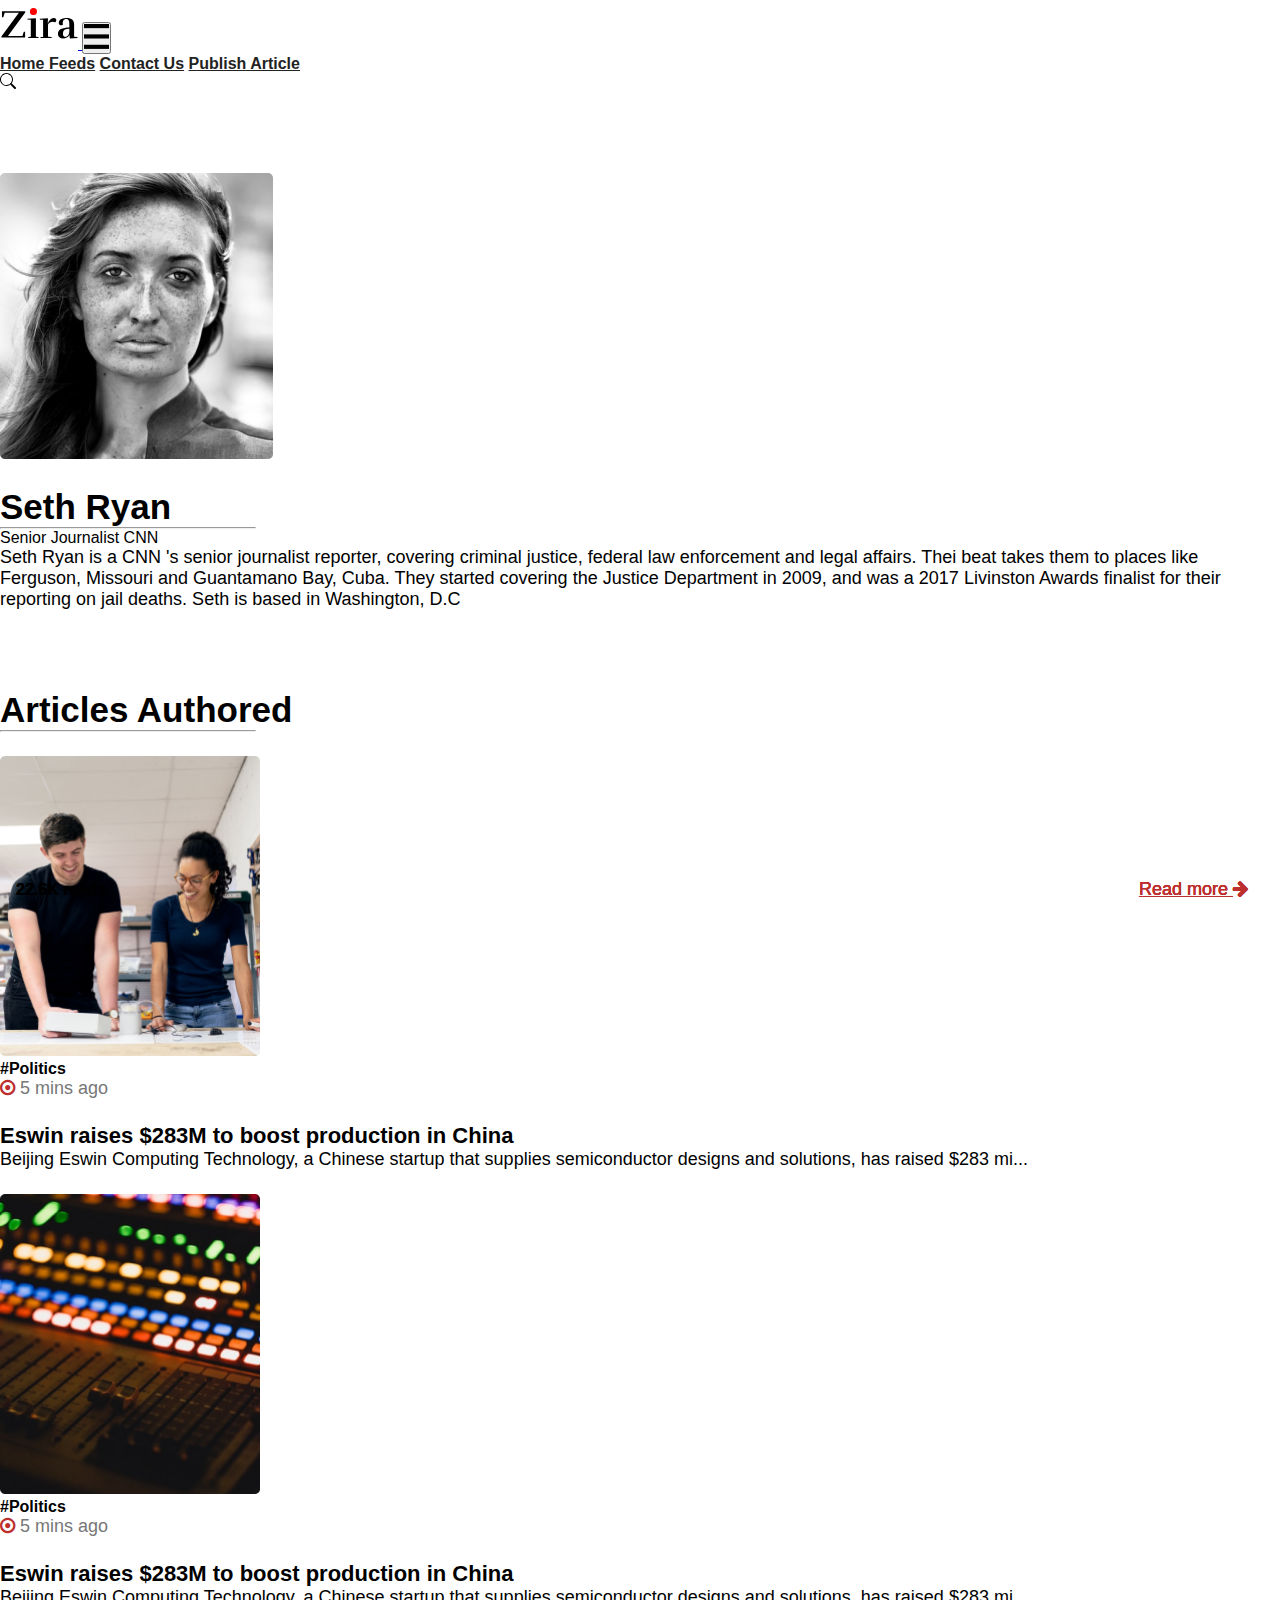
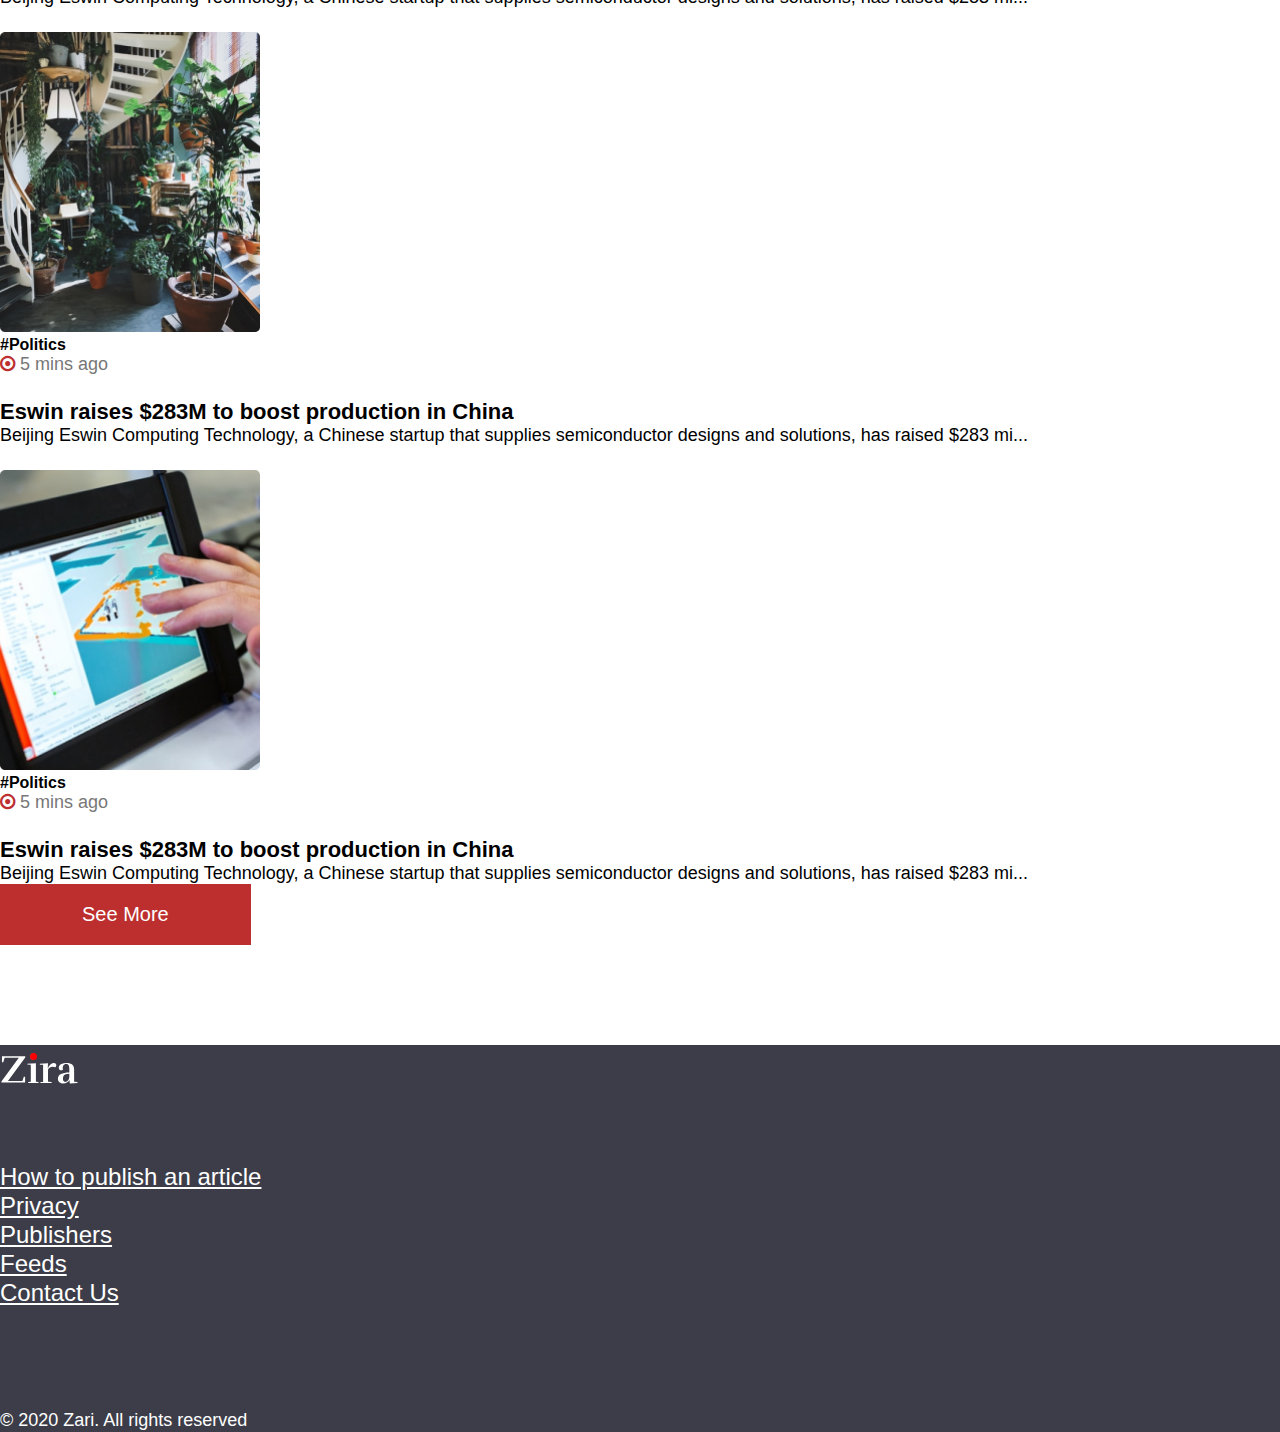
==== commit 72e0ca03: "updated images links" ====
--- a/profile.html
+++ b/profile.html
@@ -19,10 +19,10 @@
         <div class="container">
             <nav class="navbar navbar-expand-lg align-items-center justify-content-between zira-nav">
                 <a class="navbar-brand" href="index.html">
-                    <img src="imgs/Logo.svg" width="78" height="49" alt="" loading="lazy">
+                    <img src="images/Logo.svg" width="78" height="49" alt="" loading="lazy">
                 </a>
                 <button class="navbar-toggler zira-nav-toggler" type="button" data-toggle="collapse" data-target="#navbarNavAltMarkup" aria-controls="navbarNavAltMarkup" aria-expanded="false" aria-label="Toggle navigation">
-                    <span class="navbar-toggler-icon d-flex align-items-center justify-content-center"><img src="imgs/Hamburger menu.svg"></span>
+                    <span class="navbar-toggler-icon d-flex align-items-center justify-content-center"><img src="images/Hamburger menu.svg"></span>
                 </button>
                   <div class="collapse navbar-collapse justify-content-between flex-grow-0 w-75 zira-nav-links" id="navbarNavAltMarkup">
                     <div class="navbar-nav mr-auto d-flex justify-content-between w-75">
@@ -32,7 +32,7 @@
                       <a class="nav-item nav-link" href="article.html">Publish Article</a>
                     </div>
                     <div>
-                        <img src="imgs/Iconify Search icon.svg">
+                        <img src="images/Iconify Search icon.svg">
                     </div>
                   </div>
                   
@@ -147,7 +147,7 @@
             <div class="container">
                 <div class="text-center">
                     <a class="navbar-brand" href="#">
-                        <img src="imgs/logo-white.svg" width="78" height="49" alt="" loading="lazy">
+                        <img src="images/logo-white.svg" width="78" height="49" alt="" loading="lazy">
                     </a>
                     <ul class="nav flex-column flex-md-row justify-content-center align-items-start">
                         <li class="nav-item">
--- a/style.css
+++ b/style.css
@@ -0,0 +1,314 @@
+body {
+    font-family: 'Barlow', sans-serif;
+}
+.main {
+   max-width: 1440px; 
+   margin: 0 auto;
+}
+.main .title {
+    font-family: 'Playfair Display', serif;
+    font-weight: 600;
+    color: #232323;
+}
+.main .btn {
+    background: #BD2F2F;
+    border-radius: 5px;
+    color: #FFFFFF;
+    font-weight: 500;
+    font-size: 24px;
+    line-height: 29px;
+}
+
+.main .banner-btn {
+    padding: 2% 13%;
+}
+
+.main .cta {
+    margin: 5% auto 8%;
+}
+
+.cta .cta-btn,
+.subscribe .cta-btn {
+    padding: 1.2% 8%;
+}
+
+/* ==================
+    NAVBAR SECTION
+======================*/
+.navbar .zira-nav-toggler:focus {
+    outline: none;
+}
+
+.zira-nav-links .nav-item {
+   color: #232323; 
+   font-weight: 700;
+   font-size: 16px;
+   line-height: 19px;
+}
+
+.zira-nav-links .nav-item.active {
+    display: flex;
+    flex-direction: column;
+    width: fit-content;
+} 
+
+.zira-nav-links .nav-item.active::after {
+    content: " ";
+    height: 6px;
+    width: 100%;
+    background-color: #BD2F2F;
+    border-radius: 5px;
+    margin-top: 6px;
+}
+
+/* =========================
+      BANNER SECTION
+============================*/
+.banner .banner-text {
+    padding-left: 11%;
+}   
+.banner-text .title {
+    font-size: 80px;
+    line-height: 107px;
+}
+
+.banner-text .banner-content {
+    font-size: 35px;
+    line-height: 42px;
+    color: #777777;
+}
+
+/* ==============================
+    BLOG POST STYLES
+================================*/
+.blog-section .title {
+    font-size: 36px;
+    line-height: 47px;
+    width: fit-content;
+}
+.blog-section .title::after {
+    content: " ";
+    height: 2px;
+    background-color: #BD2F2F;
+    border-radius: 5px;
+    margin-top: 6px;
+    width: 82%
+}
+
+.blog-section.latest {
+    margin-bottom: 10%;
+}
+
+.latest .latest-post {
+    padding: 4% 0 0 5%;
+}
+
+.latest .latest-title {
+    max-width: 275px;
+    font-size: 35px;
+    font-weight: 700;
+    line-height: 42px;
+    color: #000000;
+}
+
+.latest .latest-text {
+    font-size: 21px;
+    line-height: 25px;
+    color: #000000;
+}
+
+.latest-post .tag,
+.blog-post .tag {
+    font-weight: 600;
+    font-size: 18px;
+    line-height: 22px;
+    color: #232323;
+}
+
+.latest-post .time,
+.blog-post .time {
+    font-weight: normal;
+    margin-left: 8%;
+    display: flex;
+    align-items: center;
+    width: fit-content;
+}
+
+
+.latest-post .time::before,
+.blog-post .time::before {
+    content: "";
+    display: inline-block;
+    height: 4px;
+    background-color: #BD2F2F;
+    border-radius: 50%; 
+    width: 4px;
+    margin-right: 5px;
+}
+
+.post-info .reads {
+    font-weight: 600;
+    font-size: 18px;
+    line-height: 22px;
+    color: #232323;
+}
+
+.post-info .cta-link {
+    font-weight: 500;
+    font-size: 21px;
+    line-height: 25px;
+    color: #BD2F2F; 
+}
+
+.post-info .cta-link::after {
+    content: "\2192" ;
+}
+ 
+.blog-post .tag {
+    font-size: 15px;
+    line-height: 18px;
+}
+
+.blog-post .time {
+    line-height: 14px;
+    font-size: 12px;
+}
+
+.blog-post .blog-text {
+    font-size: 24px;
+    line-height: 29px;
+}
+
+
+/* ==========================
+    SUBCRIBE SECTION
+=============================*/
+.main .subscribe {
+    padding-bottom: 12%;
+}
+
+.subscribe .title {
+    display: flex;
+    align-items: center;
+    font-family: 'Barlow', sans-serif;
+    font-weight: 600;
+    font-size: 32px;
+    line-height: 42px;
+    color: #000000;
+}
+
+
+.subscribe .title::before,
+.subscribe .title::after  {
+    content: "";
+    background-color: #BD2F2F;
+    width: 40%;
+    height: 2px;
+    display: inline-block;
+}
+.subscribe .subscribe-input {
+    padding: 3.9% 3%;
+}
+
+/* ==========================
+    FOOTER SECTION
+=============================*/
+
+.main .footer {
+    background: #3C3D48;
+}
+
+.footer .nav {
+    margin: 5% auto 8%; 
+}
+
+.footer .nav-link {
+    font-weight: 300;
+    font-size: 24px;
+    line-height: 29px;
+    color: #FFFFFF;
+}
+
+.footer .copy-right {
+    font-weight: 300;
+    font-size: 18px;
+    line-height: 23px;
+    color: #FFFFFF;   
+}
+
+/* ==========================
+    MEDIA QUERY SECTION
+=============================*/
+
+@media (max-width: 1199.98px) { 
+
+}
+
+@media (max-width: 991.98px) {
+    .subscribe .title::before,
+    .subscribe .title::after  {
+        width: 30%;
+    }
+    .banner-text .title {
+        font-size: 54px;
+        line-height: 72px;
+    }
+    
+    .banner-text .banner-content {
+        font-size: 24px;
+        line-height: 29px;
+    }
+ }
+
+ @media (max-width: 767.98px) { 
+    .subscribe .title {
+        font-size: 25px;
+        line-height: 30px;
+    }
+    
+    .latest .latest-title,
+    .blog-post .blog-text {
+        font-size: 24px;
+        font-weight: 700;
+        line-height: 29px;
+        max-width: 350px;
+    }
+
+    .latest .latest-post {
+        padding: 0 15px;
+    }
+    
+    .latest-post .tag, 
+    .blog-post .tag {
+        font-size: 15px;
+        line-height: 18px;
+        color: #BD2F2F;
+    }
+    
+    .latest-post .time,
+    .blog-post .time  {
+        line-height: 14px;
+        font-size: 12px;
+        color: #777777;
+    }
+
+    .banner .banner-text {
+        padding-left: 0;
+        padding-right: 0;
+    }
+
+}
+
+
+@media (max-width: 575.98px) { 
+    .subscribe .title {
+        font-size: 17px;
+        line-height: 22px;
+    }
+
+    .main .btn {
+        font-size: 18px;
+        line-height: 23px;
+    }
+    
+}
--- a/css/profile.css
+++ b/css/profile.css
@@ -36,26 +36,10 @@
     margin-top: 1.5rem;
 }
 
-/* Header Section Styles */
-
-.navbar-nav li a {
-    font-size: 18px;
-    font-weight: bold;
-    color: var(--theme-dark) !important;
-}
-
-.navbar-nav li:hover {
-    border-bottom: 3px solid var(--theme-red);
-}
-
-.active-link {
-    border-bottom: 3px solid var(--theme-red);
-}
-
 /* Journalist Section */
 
 .journalist-section {
-    margin-top: 7rem;
+    margin-top: 5rem;
 }
 
 .journalist-section img {
@@ -152,21 +136,6 @@
     border: 1px solid var(--theme-red);
 }
 
-/* Footer Section */
-.footer-section {
-    background: #3C3D48;
-    color: #ffffff;
-}
-
-.footer-section ul {
-    list-style: none;
-}
-
-.footer-section a {
-    color: #ffffff;
-    text-decoration: none;
-}
-
 /**************************************************
     * @media queries *
 ***************************************************/
@@ -179,4 +148,4 @@
     .articles-section {
         margin-top: 2rem;
     }
-}+}
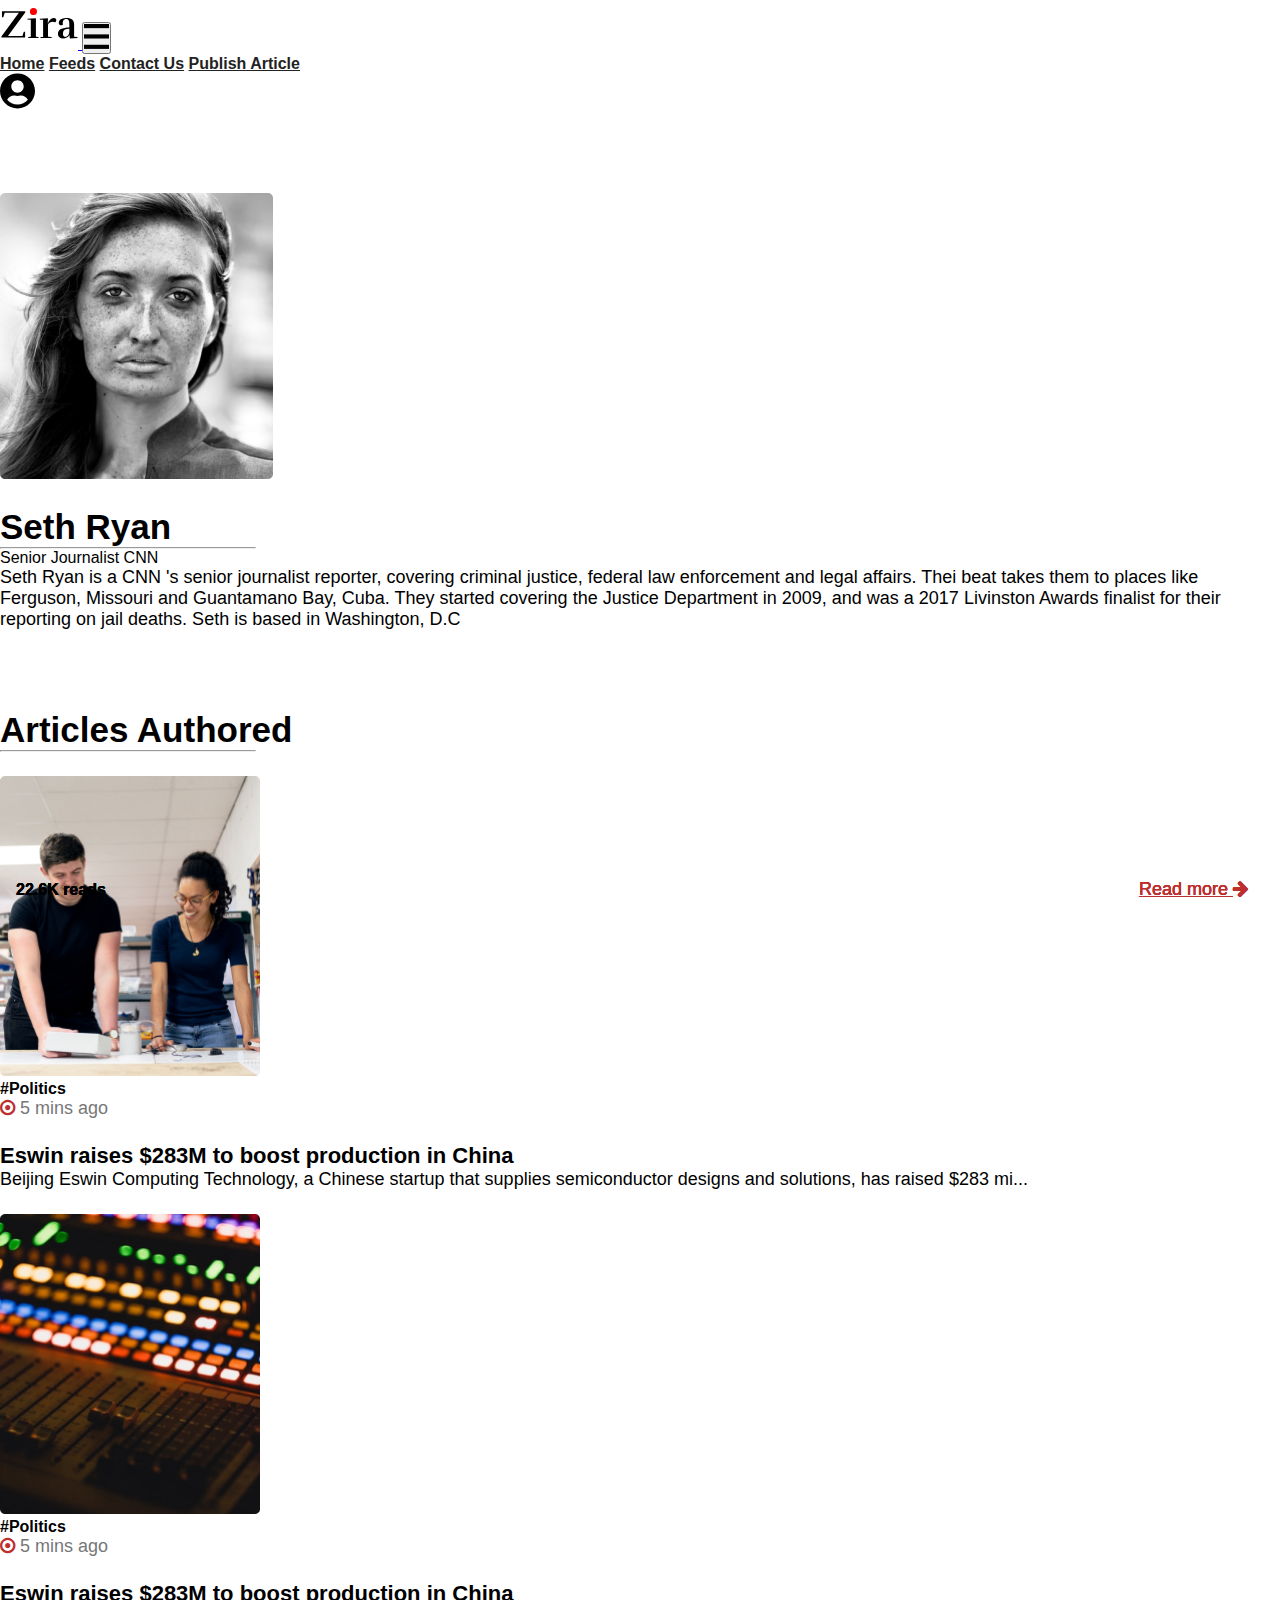
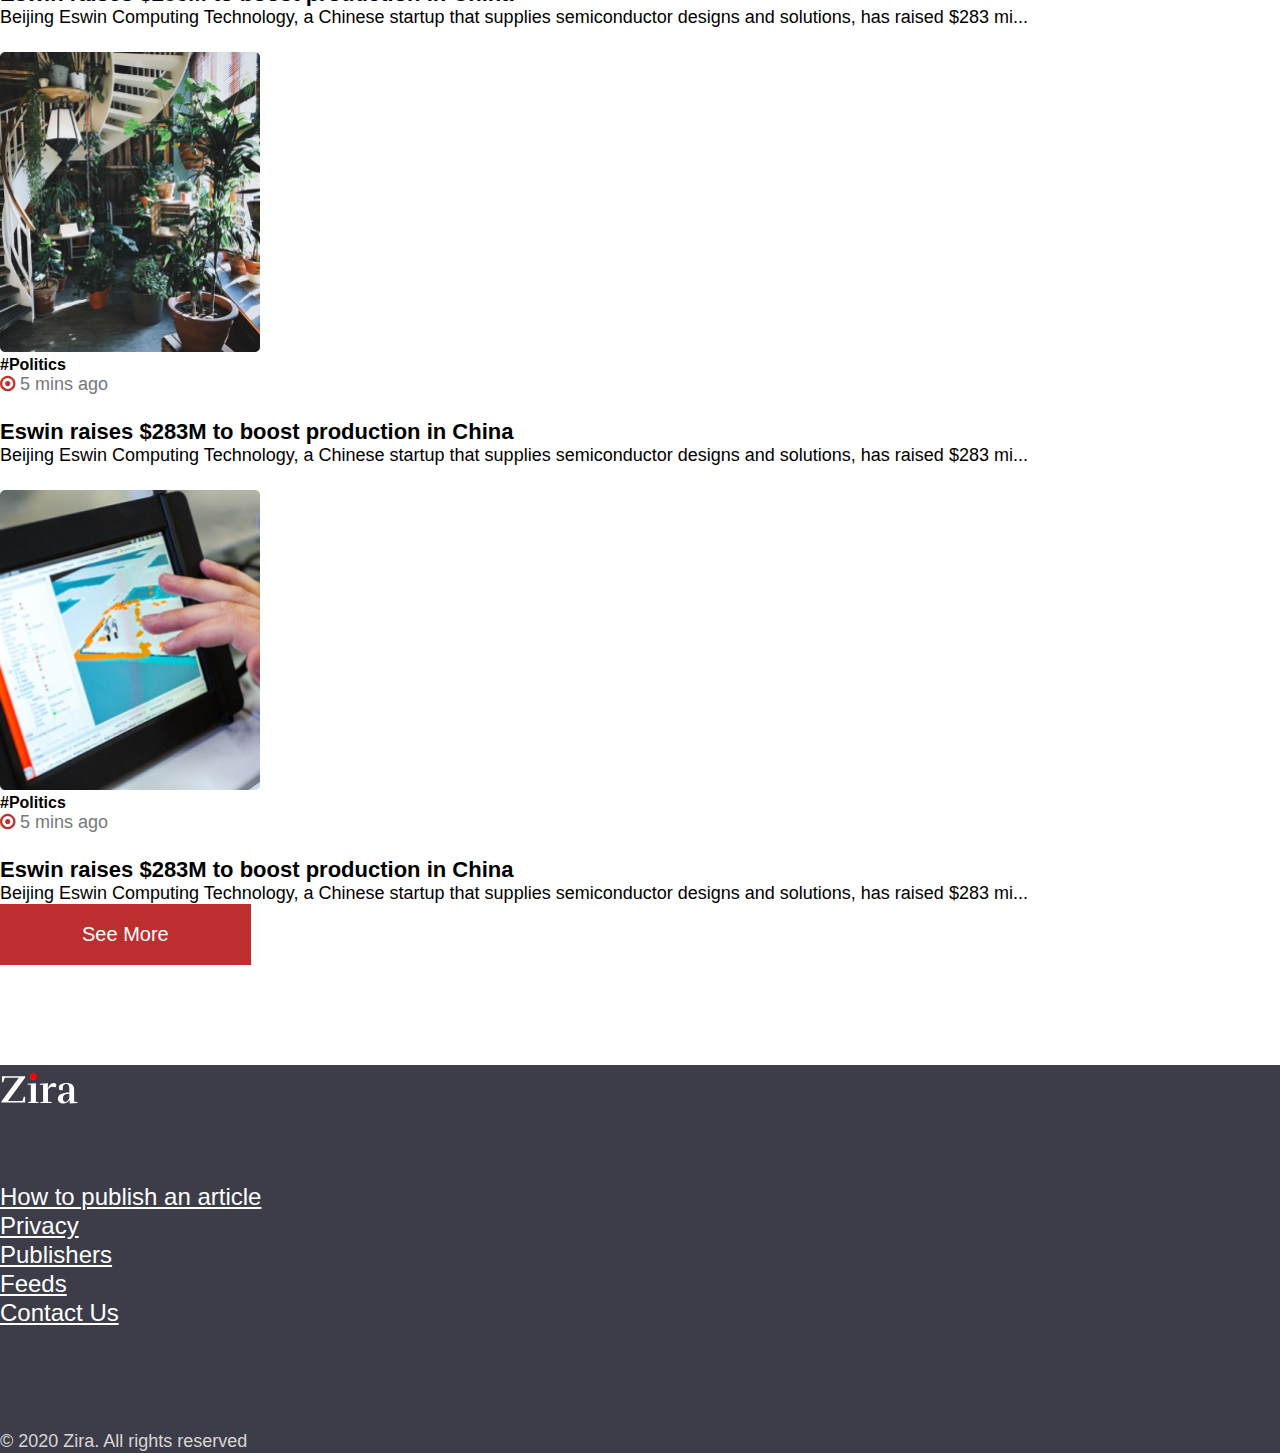
==== commit 06df98e9: "updated header and footer" ====
--- a/profile.html
+++ b/profile.html
@@ -1,180 +1,180 @@
-<!DOCTYPE html>
-<html lang="en">
-<head>
-    <meta charset="UTF-8">
-    <meta name="viewport" content="width=device-width, initial-scale=1.0">
-    <title>Zuri | Profile</title>
-    <!-- Font -->
-    <link href="https://fonts.googleapis.com/css2?family=Playfair+Display:wght@400;500;600;700;800;900&display=swap" rel="stylesheet">
-    <!-- Font Awesome -->
-    <link rel="stylesheet" href="https://cdnjs.cloudflare.com/ajax/libs/font-awesome/4.7.0/css/font-awesome.min.css">
-    <!-- Bootstrap -->
-    <link rel="stylesheet" href="https://stackpath.bootstrapcdn.com/bootstrap/4.5.0/css/bootstrap.min.css" integrity="sha384-9aIt2nRpC12Uk9gS9baDl411NQApFmC26EwAOH8WgZl5MYYxFfc+NcPb1dKGj7Sk" crossorigin="anonymous">
-    <!-- Custom Styles -->
-    <link rel="stylesheet" href="style.css">
-    <link rel="stylesheet" href="./css/profile.css" >
-</head>
-<body>
-    <header class="header-section">
-        <div class="container">
-            <nav class="navbar navbar-expand-lg align-items-center justify-content-between zira-nav">
-                <a class="navbar-brand" href="index.html">
-                    <img src="images/Logo.svg" width="78" height="49" alt="" loading="lazy">
-                </a>
-                <button class="navbar-toggler zira-nav-toggler" type="button" data-toggle="collapse" data-target="#navbarNavAltMarkup" aria-controls="navbarNavAltMarkup" aria-expanded="false" aria-label="Toggle navigation">
-                    <span class="navbar-toggler-icon d-flex align-items-center justify-content-center"><img src="images/Hamburger menu.svg"></span>
-                </button>
-                  <div class="collapse navbar-collapse justify-content-between flex-grow-0 w-75 zira-nav-links" id="navbarNavAltMarkup">
-                    <div class="navbar-nav mr-auto d-flex justify-content-between w-75">
-                      <a class="nav-item nav-link" href="index.html">Home <span class="sr-only">(current)</span></a>
-                      <a class="nav-item nav-link" href="feeds.html">Feeds</a>
-                      <a class="nav-item nav-link" href="contact.html">Contact Us</a>
-                      <a class="nav-item nav-link" href="article.html">Publish Article</a>
-                    </div>
-                    <div>
-                        <img src="images/Iconify Search icon.svg">
-                    </div>
-                  </div>
-                  
-            </nav>    
-        </div>
-    </header>
-    <section class="journalist-section">
-        <div class="container">
-            <div class="row">
-                <div class="col-md-3 col-lg-3 d-flex align-items-center">
-                    <img class="d-block mx-auto" src="./images/avatar.png" alt="avatar" >
-                </div>
-                <div class="col-md-9 col-lg-6">
-                    <h2 class="my-0 pb-0">Seth Ryan</h2>
-                    <hr class="mt-1 mb-0" />
-                    <small class="d-block mb-3">Senior Journalist CNN</small class="d-block mb-3">
-                    <p>Seth Ryan is a CNN 's senior journalist reporter, covering criminal justice, federal law enforcement and legal affairs. Thei beat takes them to places like Ferguson, Missouri and Guantamano Bay, Cuba. They started covering the Justice Department in 2009, and was a 2017 Livinston Awards finalist for their reporting on jail deaths. Seth is based in Washington, D.C</p>
-                </div>
-            </div>
-        </div>
-    </section>
-    <section class="articles-section">
-        <div class="container">
-            <h2 class="my-0 p-0">Articles Authored</h2>
-            <hr class="mt-1 mb-0" />
-            <div class="row my-3">
-                <article class="col-md-12 col-lg-6">
-                    <div class="row">
-                        <div class="col-md-6">
-                            <img class="d-block mx-auto shadow rounded" src="./images/article_image_1.png" alt="">
-                            <div class="d-flex align-items-center justify-content-between mt-2">
-                                <p class="post-tag_label">#Politics</p>
-                                <p class="text-theme-grey"><i class="fa fa-dot-circle-o text-theme-red" aria-hidden="true"></i> 5 mins ago</p>
-                            </div>
-                        </div>
-                        <div class="col-md-6 post">
-                            <h5>Eswin raises $283M to boost production in China</h5>
-                            <p class="mb-5">Beijing Eswin Computing Technology, a Chinese startup that supplies semiconductor designs and solutions, has raised $283 mi...</p>
-                            <div class="d-flex align-items-center justify-content-between post-tag_right mt-2">
-                                <p class="post-tag_label">22.6K reads</p>
-                                <p><a href="#" class="text-theme-red">Read more <i class="fa fa-arrow-right" aria-hidden="true"></i></a></p>
-                            </div>
-                        </div>
-                    </div>
-                </article>
-                <article class="col-md-12 col-lg-6">
-                    <div class="row">
-                        <div class="col-md-6">
-                            <img class="d-block mx-auto shadow rounded" src="./images/article_image_2.png" alt="">
-                            <div class="d-flex align-items-center justify-content-between mt-2">
-                                <p class="post-tag_label">#Politics</p>
-                                <p class="text-theme-grey"><i class="fa fa-dot-circle-o text-theme-red" aria-hidden="true"></i> 5 mins ago</p>
-                            </div>
-                        </div>
-                        <div class="col-md-6 post">
-                            <h5>Eswin raises $283M to boost production in China</h5>
-                            <p class="mb-5">Beijing Eswin Computing Technology, a Chinese startup that supplies semiconductor designs and solutions, has raised $283 mi...</p>
-                            <div class="d-flex align-items-center justify-content-between post-tag_right mt-2">
-                                <p class="post-tag_label">22.6K reads</p>
-                                <p><a href="#" class="text-theme-red">Read more <i class="fa fa-arrow-right" aria-hidden="true"></i></a></p>
-                            </div>
-                        </div>
-                    </div>
-                </article>
-                <article class="col-md-12 col-lg-6">
-                    <div class="row">
-                        <div class="col-md-6">
-                            <img class="d-block mx-auto shadow rounded" src="./images/article_image_3.png" alt="">
-                            <div class="d-flex align-items-center justify-content-between mt-2">
-                                <p class="post-tag_label">#Politics</p>
-                                <p class="text-theme-grey"><i class="fa fa-dot-circle-o text-theme-red" aria-hidden="true"></i> 5 mins ago</p>
-                            </div>
-                        </div>
-                        <div class="col-md-6 post">
-                            <h5>Eswin raises $283M to boost production in China</h5>
-                            <p class="mb-5">Beijing Eswin Computing Technology, a Chinese startup that supplies semiconductor designs and solutions, has raised $283 mi...</p>
-                            <div class="d-flex align-items-center justify-content-between post-tag_right mt-2">
-                                <p class="post-tag_label">22.6K reads</p>
-                                <p><a href="#" class="text-theme-red">Read more <i class="fa fa-arrow-right" aria-hidden="true"></i></a></p>
-                            </div>
-                        </div>
-                    </div>
-                </article>
-                <article class="col-md-12 col-lg-6">
-                    <div class="row">
-                        <div class="col-md-6">
-                            <img class="d-block mx-auto shadow rounded" src="./images/article_image_4.png" alt="">
-                            <div class="d-flex align-items-center justify-content-between mt-2">
-                                <p class="post-tag_label">#Politics</p>
-                                <p class="text-theme-grey"><i class="fa fa-dot-circle-o text-theme-red" aria-hidden="true"></i> 5 mins ago</p>
-                            </div>
-                        </div>
-                        <div class="col-md-6 post">
-                            <h5>Eswin raises $283M to boost production in China</h5>
-                            <p class="mb-5">Beijing Eswin Computing Technology, a Chinese startup that supplies semiconductor designs and solutions, has raised $283 mi...</p>
-                            <div class="d-flex align-items-center justify-content-between post-tag_right mt-2">
-                                <p class="post-tag_label">22.6K reads</p>
-                                <p><a href="#" class="text-theme-red">Read more <i class="fa fa-arrow-right" aria-hidden="true"></i></a></p>
-                            </div>
-                        </div>
-                    </div>
-                </article>
-            </div>
-            <div class="d-flex align-items-center justify-content-center">
-                <button class="btn btn-custom mt-3">See More</button>
-            </div>
-        </div>
-    </section>
-    <!-- Footer Section -->
-    <main class="main">
-        <footer class="footer py-5">
-            <div class="container">
-                <div class="text-center">
-                    <a class="navbar-brand" href="#">
-                        <img src="images/logo-white.svg" width="78" height="49" alt="" loading="lazy">
-                    </a>
-                    <ul class="nav flex-column flex-md-row justify-content-center align-items-start">
-                        <li class="nav-item">
-                            <a class="nav-link active" href="#">How to publish an article</a>
-                        </li>
-                        <li class="nav-item">
-                            <a class="nav-link" href="#">Privacy</a>
-                        </li>
-                        <li class="nav-item">
-                            <a class="nav-link" href="#">Publishers</a>
-                        </li>
-                        <li class="nav-item">
-                            <a class="nav-link" href="#">Feeds</a>
-                        </li>
-                        <li class="nav-item">
-                            <a class="nav-link" href="#">Contact Us</a>
-                        </li>
-                        </ul>
-                    <p class="copy-right mb-3"> &copy; 2020 Zari. All rights reserved</p>
-                </div>
-                
-            </div>
-        </footer>
-    </main>
-    
-    <script src="https://code.jquery.com/jquery-3.3.1.slim.min.js" integrity="sha384-q8i/X+965DzO0rT7abK41JStQIAqVgRVzpbzo5smXKp4YfRvH+8abtTE1Pi6jizo" crossorigin="anonymous"></script>
-    <script src="https://cdnjs.cloudflare.com/ajax/libs/popper.js/1.14.7/umd/popper.min.js" integrity="sha384-UO2eT0CpHqdSJQ6hJty5KVphtPhzWj9WO1clHTMGa3JDZwrnQq4sF86dIHNDz0W1" crossorigin="anonymous"></script>
-    <script src="https://stackpath.bootstrapcdn.com/bootstrap/4.3.1/js/bootstrap.min.js" integrity="sha384-JjSmVgyd0p3pXB1rRibZUAYoIIy6OrQ6VrjIEaFf/nJGzIxFDsf4x0xIM+B07jRM" crossorigin="anonymous"></script>
-</body>
-</html>
+<!DOCTYPE html>
+<html lang="en">
+<head>
+    <meta charset="UTF-8">
+    <meta name="viewport" content="width=device-width, initial-scale=1.0">
+    <title>Zira | Profile</title>
+    <!-- Font -->
+    <link href="https://fonts.googleapis.com/css2?family=Playfair+Display:wght@400;500;600;700;800;900&display=swap" rel="stylesheet">
+    <!-- Font Awesome -->
+    <link rel="stylesheet" href="https://cdnjs.cloudflare.com/ajax/libs/font-awesome/4.7.0/css/font-awesome.min.css">
+    <!-- Bootstrap -->
+    <link rel="stylesheet" href="https://stackpath.bootstrapcdn.com/bootstrap/4.5.0/css/bootstrap.min.css" integrity="sha384-9aIt2nRpC12Uk9gS9baDl411NQApFmC26EwAOH8WgZl5MYYxFfc+NcPb1dKGj7Sk" crossorigin="anonymous">
+    <!-- Custom Styles -->
+    <link href="css/home.css" rel="stylesheet">
+    <link rel="stylesheet" href="./css/profile.css" >
+</head>
+<body>
+    <header class="header-section">
+        <div class="container">
+            <nav class="navbar navbar-expand-lg align-items-center justify-content-between zira-nav">
+                <a class="navbar-brand" href="index.html">
+                    <img src="imgs/Logo.svg" width="78" height="49" alt="" loading="lazy">
+                </a>
+                <button class="navbar-toggler zira-nav-toggler" type="button" data-toggle="collapse" data-target="#navbarNavAltMarkup" aria-controls="navbarNavAltMarkup" aria-expanded="false" aria-label="Toggle navigation">
+                    <span class="navbar-toggler-icon d-flex align-items-center justify-content-center"><img src="imgs/Hamburger menu.svg"></span>
+                </button>
+                  <div class="collapse navbar-collapse justify-content-between flex-grow-0 w-75 zira-nav-links" id="navbarNavAltMarkup">
+                    <div class="navbar-nav mr-auto d-flex justify-content-between w-75">
+                      <a class="nav-item nav-link" href="index.html">Home</span></a>
+                      <a class="nav-item nav-link" href="feeds.html">Feeds</a>
+                      <a class="nav-item nav-link" href="contact.html">Contact Us</a>
+                      <a class="nav-item nav-link" href="article.html">Publish Article</a>
+                    </div>
+                    <div class="account-icon">
+                        <a href="profile.html"><img src="imgs/user-circle-solid.svg" class="img-fluid"></a>
+                    </div>
+                  </div>
+                  
+            </nav>    
+        </div>
+    </header>
+    <section class="journalist-section">
+        <div class="container">
+            <div class="row">
+                <div class="col-md-3 col-lg-3 d-flex align-items-center">
+                    <img class="d-block mx-auto" src="./images/avatar.png" alt="avatar" >
+                </div>
+                <div class="col-md-9 col-lg-6">
+                    <h2 class="my-0 pb-0">Seth Ryan</h2>
+                    <hr class="mt-1 mb-0" />
+                    <small class="d-block mb-3">Senior Journalist CNN</small class="d-block mb-3">
+                    <p>Seth Ryan is a CNN 's senior journalist reporter, covering criminal justice, federal law enforcement and legal affairs. Thei beat takes them to places like Ferguson, Missouri and Guantamano Bay, Cuba. They started covering the Justice Department in 2009, and was a 2017 Livinston Awards finalist for their reporting on jail deaths. Seth is based in Washington, D.C</p>
+                </div>
+            </div>
+        </div>
+    </section>
+    <section class="articles-section">
+        <div class="container">
+            <h2 class="my-0 p-0">Articles Authored</h2>
+            <hr class="mt-1 mb-0" />
+            <div class="row my-3">
+                <article class="col-md-12 col-lg-6">
+                    <div class="row">
+                        <div class="col-md-6">
+                            <img class="d-block mx-auto shadow rounded" src="./images/article_image_1.png" alt="">
+                            <div class="d-flex align-items-center justify-content-between mt-2">
+                                <p class="post-tag_label">#Politics</p>
+                                <p class="text-theme-grey"><i class="fa fa-dot-circle-o text-theme-red" aria-hidden="true"></i> 5 mins ago</p>
+                            </div>
+                        </div>
+                        <div class="col-md-6 post">
+                            <h5>Eswin raises $283M to boost production in China</h5>
+                            <p class="mb-5">Beijing Eswin Computing Technology, a Chinese startup that supplies semiconductor designs and solutions, has raised $283 mi...</p>
+                            <div class="d-flex align-items-center justify-content-between post-tag_right mt-2">
+                                <p class="post-tag_label">22.6K reads</p>
+                                <p><a href="#" class="text-theme-red">Read more <i class="fa fa-arrow-right" aria-hidden="true"></i></a></p>
+                            </div>
+                        </div>
+                    </div>
+                </article>
+                <article class="col-md-12 col-lg-6">
+                    <div class="row">
+                        <div class="col-md-6">
+                            <img class="d-block mx-auto shadow rounded" src="./images/article_image_2.png" alt="">
+                            <div class="d-flex align-items-center justify-content-between mt-2">
+                                <p class="post-tag_label">#Politics</p>
+                                <p class="text-theme-grey"><i class="fa fa-dot-circle-o text-theme-red" aria-hidden="true"></i> 5 mins ago</p>
+                            </div>
+                        </div>
+                        <div class="col-md-6 post">
+                            <h5>Eswin raises $283M to boost production in China</h5>
+                            <p class="mb-5">Beijing Eswin Computing Technology, a Chinese startup that supplies semiconductor designs and solutions, has raised $283 mi...</p>
+                            <div class="d-flex align-items-center justify-content-between post-tag_right mt-2">
+                                <p class="post-tag_label">22.6K reads</p>
+                                <p><a href="#" class="text-theme-red">Read more <i class="fa fa-arrow-right" aria-hidden="true"></i></a></p>
+                            </div>
+                        </div>
+                    </div>
+                </article>
+                <article class="col-md-12 col-lg-6">
+                    <div class="row">
+                        <div class="col-md-6">
+                            <img class="d-block mx-auto shadow rounded" src="./images/article_image_3.png" alt="">
+                            <div class="d-flex align-items-center justify-content-between mt-2">
+                                <p class="post-tag_label">#Politics</p>
+                                <p class="text-theme-grey"><i class="fa fa-dot-circle-o text-theme-red" aria-hidden="true"></i> 5 mins ago</p>
+                            </div>
+                        </div>
+                        <div class="col-md-6 post">
+                            <h5>Eswin raises $283M to boost production in China</h5>
+                            <p class="mb-5">Beijing Eswin Computing Technology, a Chinese startup that supplies semiconductor designs and solutions, has raised $283 mi...</p>
+                            <div class="d-flex align-items-center justify-content-between post-tag_right mt-2">
+                                <p class="post-tag_label">22.6K reads</p>
+                                <p><a href="#" class="text-theme-red">Read more <i class="fa fa-arrow-right" aria-hidden="true"></i></a></p>
+                            </div>
+                        </div>
+                    </div>
+                </article>
+                <article class="col-md-12 col-lg-6">
+                    <div class="row">
+                        <div class="col-md-6">
+                            <img class="d-block mx-auto shadow rounded" src="./images/article_image_4.png" alt="">
+                            <div class="d-flex align-items-center justify-content-between mt-2">
+                                <p class="post-tag_label">#Politics</p>
+                                <p class="text-theme-grey"><i class="fa fa-dot-circle-o text-theme-red" aria-hidden="true"></i> 5 mins ago</p>
+                            </div>
+                        </div>
+                        <div class="col-md-6 post">
+                            <h5>Eswin raises $283M to boost production in China</h5>
+                            <p class="mb-5">Beijing Eswin Computing Technology, a Chinese startup that supplies semiconductor designs and solutions, has raised $283 mi...</p>
+                            <div class="d-flex align-items-center justify-content-between post-tag_right mt-2">
+                                <p class="post-tag_label">22.6K reads</p>
+                                <p><a href="#" class="text-theme-red">Read more <i class="fa fa-arrow-right" aria-hidden="true"></i></a></p>
+                            </div>
+                        </div>
+                    </div>
+                </article>
+            </div>
+            <div class="d-flex align-items-center justify-content-center">
+                <button class="btn btn-custom mt-3">See More</button>
+            </div>
+        </div>
+    </section>
+    <!-- Footer Section -->
+    <main class="main">
+        <footer class="footer py-5">
+            <div class="container">
+                <div class="text-center">
+                    <a class="navbar-brand" href="#">
+                        <img src="imgs/logo-white.svg" width="78" height="49" alt="" loading="lazy">
+                    </a>
+                    <ul class="nav flex-column flex-md-row justify-content-center align-items-start">
+                        <li class="nav-item">
+                            <a class="nav-link active" href="#">How to publish an article</a>
+                        </li>
+                        <li class="nav-item">
+                            <a class="nav-link" href="#">Privacy</a>
+                        </li>
+                        <li class="nav-item">
+                            <a class="nav-link" href="#">Publishers</a>
+                        </li>
+                        <li class="nav-item">
+                            <a class="nav-link" href="#">Feeds</a>
+                        </li>
+                        <li class="nav-item">
+                            <a class="nav-link" href="#">Contact Us</a>
+                        </li>
+                        </ul>
+                    <p class="copy-right mb-3"> &copy; 2020 Zira. All rights reserved</p>
+                </div>
+                
+            </div>
+        </footer>
+    </main>
+    
+    <script src="https://code.jquery.com/jquery-3.3.1.slim.min.js" integrity="sha384-q8i/X+965DzO0rT7abK41JStQIAqVgRVzpbzo5smXKp4YfRvH+8abtTE1Pi6jizo" crossorigin="anonymous"></script>
+    <script src="https://cdnjs.cloudflare.com/ajax/libs/popper.js/1.14.7/umd/popper.min.js" integrity="sha384-UO2eT0CpHqdSJQ6hJty5KVphtPhzWj9WO1clHTMGa3JDZwrnQq4sF86dIHNDz0W1" crossorigin="anonymous"></script>
+    <script src="https://stackpath.bootstrapcdn.com/bootstrap/4.3.1/js/bootstrap.min.js" integrity="sha384-JjSmVgyd0p3pXB1rRibZUAYoIIy6OrQ6VrjIEaFf/nJGzIxFDsf4x0xIM+B07jRM" crossorigin="anonymous"></script>
+</body>
+</html>--- a/css/home.css
+++ b/css/home.css
@@ -0,0 +1,342 @@
+body {
+    font-family: 'Barlow', sans-serif;
+}
+.main {
+   max-width: 1440px; 
+   margin: 0 auto;
+}
+.main .title {
+    font-family: 'Playfair Display', serif;
+    font-weight: 600;
+    color: #232323;
+}
+.main .i-btn {
+    background: #BD2F2F;
+    border-radius: 5px;
+    color: #FFFFFF;
+    font-weight: 500;
+    font-size: 24px;
+    line-height: 29px;
+}
+
+.main .btn:hover {
+    background: #FFFFFF;
+    color: #BD2F2F;
+    border: 1px solid #BD2F2F;
+}
+
+.main .btn:focus {
+    box-shadow: none;
+}
+
+
+.main .banner-btn {
+    padding: 2% 13%;
+}
+
+.main .cta {
+    margin: 5% auto 8%;
+}
+
+.cta .cta-btn,
+.subscribe .cta-btn {
+    padding: 1.2% 8%;
+}
+
+.blog-section img:hover {
+    opacity: 0.8;
+}
+
+/* ==================
+    NAVBAR SECTION
+======================*/
+.navbar .zira-nav-toggler:focus {
+    outline: none;
+}
+
+.zira-nav-links .nav-item {
+   color: #232323; 
+   font-weight: 700;
+   font-size: 16px;
+   line-height: 19px;
+}
+
+.zira-nav-links .nav-item:hover {
+    color: #BD2F2F;
+}
+
+.zira-nav-links .nav-item.active {
+    display: flex;
+    flex-direction: column;
+    width: fit-content;
+} 
+
+.zira-nav-links .nav-item.active::after {
+    content: " ";
+    height: 6px;
+    width: 100%;
+    background-color: #BD2F2F;
+    border-radius: 5px;
+    margin-top: 6px;
+}
+
+.account-icon {
+    width: 35px;
+}
+
+/* =========================
+      BANNER SECTION
+============================*/
+.banner .banner-text {
+    padding-left: 11%;
+}   
+.banner-text .title {
+    font-size: 80px;
+    line-height: 107px;
+}
+
+.banner-text .banner-content {
+    font-size: 35px;
+    line-height: 42px;
+    color: #777777;
+}
+
+/* ==============================
+    BLOG POST STYLES
+================================*/
+.blog-section .title {
+    font-size: 36px;
+    line-height: 47px;
+    width: fit-content;
+}
+.blog-section .title::after {
+    content: " ";
+    height: 2px;
+    background-color: #BD2F2F;
+    border-radius: 5px;
+    margin-top: 6px;
+    width: 82%
+}
+
+.blog-section.latest {
+    margin-bottom: 10%;
+}
+
+.latest .latest-post {
+    padding: 4% 0 0 5%;
+}
+
+.latest .latest-title {
+    max-width: 275px;
+    font-size: 35px;
+    font-weight: 700;
+    line-height: 42px;
+    color: #000000;
+}
+
+.latest .latest-text {
+    font-size: 21px;
+    line-height: 25px;
+    color: #000000;
+}
+
+.latest-post .tag,
+.blog-post .tag {
+    font-weight: 600;
+    font-size: 18px;
+    line-height: 22px;
+    color: #232323;
+}
+
+.latest-post .time,
+.blog-post .time {
+    font-weight: normal;
+    margin-left: 8%;
+    display: flex;
+    align-items: center;
+    width: fit-content;
+}
+
+
+.latest-post .time::before,
+.blog-post .time::before {
+    content: "";
+    display: inline-block;
+    height: 4px;
+    background-color: #BD2F2F;
+    border-radius: 50%; 
+    width: 4px;
+    margin-right: 5px;
+}
+
+.post-info .reads {
+    font-weight: 600;
+    font-size: 18px;
+    line-height: 22px;
+    color: #232323;
+}
+
+.post-info .cta-link {
+    font-weight: 500;
+    font-size: 21px;
+    line-height: 25px;
+    color: #BD2F2F;
+    text-decoration: none; 
+}
+
+.post-info .cta-link::after {
+    content: "\2192" ;
+}
+ 
+.blog-post .tag {
+    font-size: 15px;
+    line-height: 18px;
+}
+
+.blog-post .time {
+    line-height: 14px;
+    font-size: 12px;
+}
+
+.blog-post .blog-text {
+    font-size: 24px;
+    line-height: 29px;
+}
+
+
+/* ==========================
+    SUBCRIBE SECTION
+=============================*/
+.main .subscribe {
+    padding-bottom: 12%;
+}
+
+.subscribe .title {
+    display: flex;
+    align-items: center;
+    font-family: 'Barlow', sans-serif;
+    font-weight: 600;
+    font-size: 32px;
+    line-height: 42px;
+    color: #000000;
+}
+
+
+.subscribe .title::before,
+.subscribe .title::after  {
+    content: "";
+    background-color: #BD2F2F;
+    width: 40%;
+    height: 2px;
+    display: inline-block;
+}
+.subscribe .subscribe-input {
+    padding: 3.9% 3%;
+}
+
+/* ==========================
+    FOOTER SECTION
+=============================*/
+
+.main .footer {
+    background: #3C3D48;
+}
+
+.footer .nav {
+    margin: 5% auto 8%; 
+}
+
+.footer .nav-link {
+    font-weight: 300;
+    font-size: 24px;
+    line-height: 29px;
+    color: #FFFFFF;
+}
+
+.footer .nav-link:hover {
+    color: #c5c3c3;
+}
+
+.footer .copy-right {
+    font-weight: 300;
+    font-size: 18px;
+    line-height: 23px;
+    color: #dbd6d6;   
+}
+
+/* ==========================
+    MEDIA QUERY SECTION
+=============================*/
+
+@media (max-width: 1199.98px) { 
+
+}
+
+@media (max-width: 991.98px) {
+    .subscribe .title::before,
+    .subscribe .title::after  {
+        width: 30%;
+    }
+    .banner-text .title {
+        font-size: 54px;
+        line-height: 72px;
+    }
+    
+    .banner-text .banner-content {
+        font-size: 24px;
+        line-height: 29px;
+    }
+ }
+
+ @media (max-width: 767.98px) { 
+    .subscribe .title {
+        font-size: 25px;
+        line-height: 30px;
+    }
+    
+    .latest .latest-title,
+    .blog-post .blog-text {
+        font-size: 24px;
+        font-weight: 700;
+        line-height: 29px;
+        max-width: 350px;
+    }
+
+    .latest .latest-post {
+        padding: 0 15px;
+    }
+    
+    .latest-post .tag, 
+    .blog-post .tag {
+        font-size: 15px;
+        line-height: 18px;
+        color: #BD2F2F;
+    }
+    
+    .latest-post .time,
+    .blog-post .time  {
+        line-height: 14px;
+        font-size: 12px;
+        color: #777777;
+    }
+
+    .banner .banner-text {
+        padding-left: 0;
+        padding-right: 0;
+    }
+
+}
+
+
+@media (max-width: 575.98px) { 
+    .subscribe .title {
+        font-size: 17px;
+        line-height: 22px;
+    }
+
+    .main .i-btn {
+        font-size: 18px;
+        line-height: 23px;
+    }
+    
+}
--- a/css/profile.css
+++ b/css/profile.css
@@ -1,151 +1,151 @@
-* {
-    margin: 0;
-    padding: 0;
-    box-sizing: border-box;
-}
-
-:root {
-    --theme-red: #BD2F2F;
-    --theme-grey: #777777;
-    --theme-dark: #232323;
-}
-
-::selection {
-    background: var(--theme-red);
-    color: #fff;
-}
-
-::-moz-selection {
-    background: var(--theme-red);
-    color: #fff;
-}
-
-.text-theme-red {
-    color: var(--theme-red);
-}
-
-.text-theme-grey {
-    color: var(--theme-grey);
-}
-
-.text-theme-dark {
-    color: var(--theme-dark);
-}
-
-[class*="col-"] {
-    margin-top: 1.5rem;
-}
-
-/* Journalist Section */
-
-.journalist-section {
-    margin-top: 5rem;
-}
-
-.journalist-section img {
-    max-width: 100%;
-}
-
-.journalist-section h2 {
-    font-size: 35px;
-    font-weight: bold;
-}
-
-.journalist-section small {
-    font-size: 16px;
-}
-
-.journalist-section p {
-    font-size: 18px;
-}
-
-hr {
-    width: 20%;
-    height: 1px;
-    background-color: var(--theme-red);
-}
-
-/* Articles Section */
-
-.articles-section {
-    margin-top: 5rem;
-}
-
-.articles-section h2 {
-    font-size: 35px;
-    font-weight: bold;
-}
-
-.articles-section img {
-    max-width: 100%;
-    height: 300px;
-}
-
-.articles-section h6 {
-    font-size: 18px;
-    font-weight: bold;
-    padding: 0;
-}
-
-.articles-section p {
-    font-size: 18px;
-    padding: 0;
-}
-
-.articles-section a:hover {
-    color: var(--theme-red);
-    text-decoration: none;
-}
-
-.post-tag_label {
-    font-size: 16px !important;
-    font-weight: bold;
-}
-
-.post h5 {
-    font-size: 22px;
-    font-weight: bold;
-}
-
-.post p {
-    font-size: 18px;
-}
-
-.post-tag_right {
-    display: flex;
-    align-items: center;
-    justify-content: space-between;
-    position: absolute;
-    bottom: 0;
-    left: 1em;
-    right: 2em;
-}
-
-.btn-custom {
-    font-size: 20px;
-    padding: 19px 82px;
-    color: #ffffff;
-    background-color: var(--theme-red);
-    border: 0px;
-    margin-bottom: 100px;
-}
-
-.btn-custom:hover {
-    background-color: #ffffff;
-    color: var(--theme-red);
-    border: 1px solid var(--theme-red);
-}
-
-/**************************************************
-    * @media queries *
-***************************************************/
-
-@media only screen and (max-width: 800px) {
-    [class*="col-"] {
-        margin-top: .5rem;
-    }
-
-    .articles-section {
-        margin-top: 2rem;
-    }
-}
+* {
+    margin: 0;
+    padding: 0;
+    box-sizing: border-box;
+}
+
+:root {
+    --theme-red: #BD2F2F;
+    --theme-grey: #777777;
+    --theme-dark: #232323;
+}
+
+::selection {
+    background: var(--theme-red);
+    color: #fff;
+}
+
+::-moz-selection {
+    background: var(--theme-red);
+    color: #fff;
+}
+
+.text-theme-red {
+    color: var(--theme-red);
+}
+
+.text-theme-grey {
+    color: var(--theme-grey);
+}
+
+.text-theme-dark {
+    color: var(--theme-dark);
+}
+
+[class*="col-"] {
+    margin-top: 1.5rem;
+}
+
+/* Journalist Section */
+
+.journalist-section {
+    margin-top: 5rem;
+}
+
+.journalist-section img {
+    max-width: 100%;
+}
+
+.journalist-section h2 {
+    font-size: 35px;
+    font-weight: bold;
+}
+
+.journalist-section small {
+    font-size: 16px;
+}
+
+.journalist-section p {
+    font-size: 18px;
+}
+
+hr {
+    width: 20%;
+    height: 1px;
+    background-color: var(--theme-red);
+}
+
+/* Articles Section */
+
+.articles-section {
+    margin-top: 5rem;
+}
+
+.articles-section h2 {
+    font-size: 35px;
+    font-weight: bold;
+}
+
+.articles-section img {
+    max-width: 100%;
+    height: 300px;
+}
+
+.articles-section h6 {
+    font-size: 18px;
+    font-weight: bold;
+    padding: 0;
+}
+
+.articles-section p {
+    font-size: 18px;
+    padding: 0;
+}
+
+.articles-section a:hover {
+    color: var(--theme-red);
+    text-decoration: none;
+}
+
+.post-tag_label {
+    font-size: 16px !important;
+    font-weight: bold;
+}
+
+.post h5 {
+    font-size: 22px;
+    font-weight: bold;
+}
+
+.post p {
+    font-size: 18px;
+}
+
+.post-tag_right {
+    display: flex;
+    align-items: center;
+    justify-content: space-between;
+    position: absolute;
+    bottom: 0;
+    left: 1em;
+    right: 2em;
+}
+
+.btn-custom {
+    font-size: 20px;
+    padding: 19px 82px;
+    color: #ffffff;
+    background-color: var(--theme-red);
+    border: 0px;
+    margin-bottom: 100px;
+}
+
+.btn-custom:hover {
+    background-color: #ffffff;
+    color: var(--theme-red);
+    border: 1px solid var(--theme-red);
+}
+
+/**************************************************
+    * @media queries *
+***************************************************/
+
+@media only screen and (max-width: 800px) {
+    [class*="col-"] {
+        margin-top: .5rem;
+    }
+
+    .articles-section {
+        margin-top: 2rem;
+    }
+}